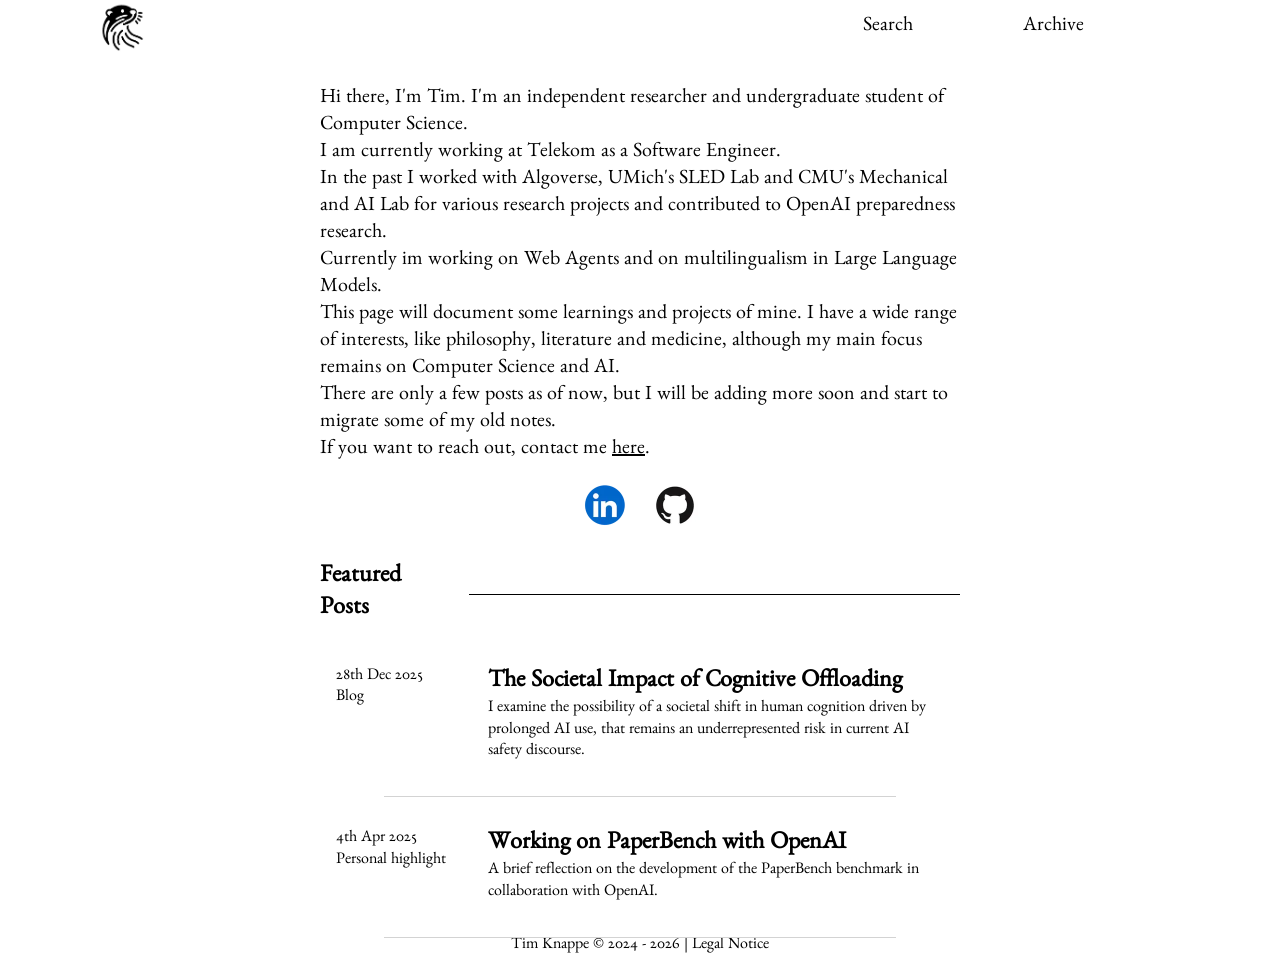
==== index.html @ 89e90603 "Updates" ====
<!DOCTYPE html><html lang="en"> <head><link rel="canonical" href="https://timknappe.dev/"><meta charset="UTF-8"><meta name="viewport" content="width=device-width"><link rel="icon" type="image/png" href="/logo-round.png"><meta name="generator" content="Astro v5.16.0"><title>Tim's Page</title> <meta name="description" content="A little page to share learnings, blogs and other small bits of my work."> <script type="application/ld+json">
{
  "@context": "https://schema.org",
  "@type": "Person",
  "@id": "https://timknappe.dev/#me",
  "image": "https://timknappe.dev/tim_knappe.JPEG",
  "name": "Tim Knappe",
  "additionalName": "David",
  "givenName": "Tim",
  "familyName": "Knappe",
  "jobTitle": "Software Engineer",
  "url": "https://timknappe.dev/",
  "email": "cs.timknappe@gmail.com",
  "description": "Independent AI researcher and undergraduate Computer Science student. Works on NLP, machine learning, and web agent research.",
  "worksFor": {
    "@type": "Organization",
    "name": "Telekom",
    "url": "https://www.telekom.com"
  },
  "sameAs": [
    "https://www.wikidata.org/wiki/Q136709373",
    "https://www.linkedin.com/in/tim-knappe",
    "https://github.com/timknappe",
    "https://scholar.google.com/citations?user=P3e_mu4AAAAJ",
    "https://orcid.org/0009-0006-1321-3824"
  ],
  "mentions": [
    {
      "@type": "ScholarlyArticle",
      "url": "https://cdn.openai.com/papers/22265bac-3191-44e5-b057-7aaacd8e90cd/paperbench.pdf"
    },
    {
      "@type": "CreativeWork",
      "url": "https://algoverseairesearch.org/news/openAI"
    }
  ],
  "alumniOf": [
    {
      "@type": "EducationalOrganization",
      "name": "Heinz-Nixdorf-Berufskolleg",
      "url": "https://hnbk.de/"
    }
  ],
  "affiliation": [
    {
      "@type": "Role",
      "roleName": "External Research Collaborator",
      "memberOf": {
        "@type": "Organization",
        "name": "University of Michigan SLED Lab",
        "url": "https://sledlab.org"
      }
    },
    {
      "@type": "Role",
      "roleName": "Research Collaborator",
      "memberOf": {
        "@type": "Organization",
        "name": "Carnegie Mellon University Mechanical & AI Lab",
        "url": "https://sites.google.com/view/barati/home"
      }
    },
    {
      "@type": "Role",
      "roleName": "Preparedness Research Collaborator",
      "memberOf": {
        "@type": "Organization",
        "name": "OpenAI",
        "url": "https://openai.com"
      }
    }
  ],
  "knowsLanguage": ["English", "German"],
  "knowsAbout": [
    "Natural Language Processing",
    "Machine Learning",
    "Reinforcement Learning",
    "Web Agents",
    "Artificial Intelligence",
    "Computer Science",
    "Software Engineering"
  ]
}
  </script> <style>.Navbar{display:flex;justify-content:space-evenly;align-items:center;height:6vh;max-height:61px;width:100%}#logo{height:100%;width:auto}.links{padding-left:.5rem;padding-right:.5rem;display:flex;justify-content:space-evenly;align-items:center;width:33%;gap:1rem}#logoWrapper{height:100%;width:33%;display:flex;justify-content:flex-start}.linkElem{text-decoration:none;color:#000;font-size:20px;background-color:transparent;cursor:pointer}.TextLogo{color:#000;text-decoration:none;height:100%;overflow-y:hidden}.placeholder-span{width:33%}.TextLogo img{height:100%;width:auto}.fontSelector{cursor:pointer;-webkit-user-drag:none;user-select:none}@media(max-width:768px){.Navbar{padding:0 .5rem;min-height:60px}.links{gap:.5rem}.linkElem{font-size:18px}}@media(max-width:1000px){.Navbar{padding:.5rem;gap:.5rem}.placeholder-span{width:10px}#logoWrapper{justify-content:center;width:100%}.links{justify-content:space-evenly;width:80%;gap:1rem}.linkElem{font-size:16px}}.search-container{position:fixed;top:30%;left:50%;transform:translate(-50%);width:30vw;height:35vh;display:inline-flex;flex-direction:column;z-index:1000;margin:0;box-sizing:border-box;background-color:#fff;box-shadow:0 4px 8px #0000001a;border-radius:16px;border:1px solid #ccc;padding:1rem}.search-input{width:100%;height:15%}.search-input-field{width:95%;height:100%;outline:0}.search-description{text-decoration:none}.search-close-button{background-color:#fff;width:5%;height:100%;border:1px solid #ccc;cursor:pointer;border-radius:5px}.linkElem{overflow-y:hidden}.search-input-field:focus{outline:0}.search-results{height:85%;display:flex;flex-direction:column;justify-content:space-around}.search-result-item{text-decoration:none;padding:.1rem}.search-result-item:focus{outline:0;border-right:solid 2px black}.search-result-item:hover .search-title{text-decoration:underline}.search-result-item:hover{background-color:#fcfcfc}.search-overlay{position:fixed;inset:0;width:100%;height:100%;background-color:#0000001a;z-index:999;display:flex;justify-content:center;align-items:center}@font-face{font-family:Benne;src:url(/assets/Benne-Regular.BWo7ljG_.ttf) format("truetype");font-weight:400;font-style:normal;font-display:swap}:root{--font-var: "Benne", serif;--line-height-tight: 1.35}.changedFont{--font-var: "Segoe UI", sans-serif}*,*:before,*:after{border:0;margin:0;padding:0;box-sizing:border-box}body,button,input,select,textarea{overflow-x:hidden;font-family:var(--font-var, "Times New Roman", Times, serif);font-weight:500;font-style:normal;line-height:var(--line-height-tight);-webkit-font-smoothing:antialiased;text-rendering:optimizeLegibility}input::placeholder,textarea::placeholder{font-family:var(--font-var, "Times New Roman", Times, serif);line-height:var(--line-height-tight);font-weight:500;font-style:normal;-webkit-font-smoothing:antialiased;text-rendering:optimizeLegibility}p,h1,h2,h3,h4,h5,h6,a,li{line-height:var(--line-height-tight)}a{color:#000}.tooltip{position:relative;display:inline-block;border-bottom:1px dotted black}.tooltip .tooltiptext{visibility:hidden;width:120px;background-color:#000;color:#fff;text-align:center;border-radius:6px;padding:5px 0;position:absolute;z-index:1;top:100%;left:50%;margin-left:-60px}.tooltip:hover .tooltiptext{visibility:visible}@media(max-width:768px){.tooltip .tooltiptext{width:100px;margin-left:-50px;font-size:.8rem}}.content{min-height:90vh;max-width:100vw;display:flex;flex-direction:column;align-items:center}.footer{overflow:hidden;height:2vh;display:flex;justify-content:center;align-items:center;user-select:none;-webkit-user-drag:none}@media(max-width:768px){.content{padding:0 .5rem}.footer{min-height:40px}}@media(max-width:480px){.content{padding:0 .25rem}.footer{min-height:50px}}
.Home{display:flex;flex-direction:column;justify-content:center;align-items:center;width:100%}#infoWrapper{display:flex;width:50vw;height:fit-content;padding-top:2rem}#me{display:flex;flex-direction:column;justify-content:space-between;text-wrap:wrap;width:100%}#me p{font-size:1.25em}.linkBtn{width:50px;height:50px;cursor:pointer;overflow:hidden;user-select:none;-webkit-user-drag:none}#featured{width:50vw;height:auto;display:flex;flex-direction:column;align-items:center;justify-content:center;gap:1.5rem;margin-top:2rem}#featuredPosts{display:flex;flex-direction:column;align-items:center;width:100%;gap:1rem}.featuredElem{display:flex;padding:1em;min-height:10vh;text-decoration:none;width:100%;cursor:pointer}.featuredElem:hover .featuredTitle{text-decoration:underline}.featuredInfo{width:25%}.featuredContentBody{width:75%}@media(max-width:768px){#infoWrapper{width:80vw}#featured{width:85vw;align-items:flex-start}}@media(max-width:600px){#featured{width:95vw;align-items:flex-start;justify-content:flex-start}.featuredElem{flex-direction:column;gap:.5rem}.featuredInfo,.featuredContentBody{width:100%}}@media(max-width:480px){#infoWrapper{width:95vw;padding-top:1rem}#me p{font-size:16px}}
</style></head> <body> <div class="App"> <div class="Navbar" role="navigation"> <a href="/" class="TextLogo"> <img src="/assets/logo.gRqdfO3K_11FYMw.webp" alt="logo" loading="lazy" decoding="async" fetchpriority="auto" width="460" height="460"> </a> <span class="placeholder-span"></span> <div class="links"> <style>astro-island,astro-slot,astro-static-slot{display:contents}</style><script>(()=>{var e=async t=>{await(await t())()};(self.Astro||(self.Astro={})).load=e;window.dispatchEvent(new Event("astro:load"));})();</script><script>(()=>{var A=Object.defineProperty;var g=(i,o,a)=>o in i?A(i,o,{enumerable:!0,configurable:!0,writable:!0,value:a}):i[o]=a;var d=(i,o,a)=>g(i,typeof o!="symbol"?o+"":o,a);{let i={0:t=>m(t),1:t=>a(t),2:t=>new RegExp(t),3:t=>new Date(t),4:t=>new Map(a(t)),5:t=>new Set(a(t)),6:t=>BigInt(t),7:t=>new URL(t),8:t=>new Uint8Array(t),9:t=>new Uint16Array(t),10:t=>new Uint32Array(t),11:t=>1/0*t},o=t=>{let[l,e]=t;return l in i?i[l](e):void 0},a=t=>t.map(o),m=t=>typeof t!="object"||t===null?t:Object.fromEntries(Object.entries(t).map(([l,e])=>[l,o(e)]));class y extends HTMLElement{constructor(){super(...arguments);d(this,"Component");d(this,"hydrator");d(this,"hydrate",async()=>{var b;if(!this.hydrator||!this.isConnected)return;let e=(b=this.parentElement)==null?void 0:b.closest("astro-island[ssr]");if(e){e.addEventListener("astro:hydrate",this.hydrate,{once:!0});return}let c=this.querySelectorAll("astro-slot"),n={},h=this.querySelectorAll("template[data-astro-template]");for(let r of h){let s=r.closest(this.tagName);s!=null&&s.isSameNode(this)&&(n[r.getAttribute("data-astro-template")||"default"]=r.innerHTML,r.remove())}for(let r of c){let s=r.closest(this.tagName);s!=null&&s.isSameNode(this)&&(n[r.getAttribute("name")||"default"]=r.innerHTML)}let p;try{p=this.hasAttribute("props")?m(JSON.parse(this.getAttribute("props"))):{}}catch(r){let s=this.getAttribute("component-url")||"<unknown>",v=this.getAttribute("component-export");throw v&&(s+=` (export ${v})`),console.error(`[hydrate] Error parsing props for component ${s}`,this.getAttribute("props"),r),r}let u;await this.hydrator(this)(this.Component,p,n,{client:this.getAttribute("client")}),this.removeAttribute("ssr"),this.dispatchEvent(new CustomEvent("astro:hydrate"))});d(this,"unmount",()=>{this.isConnected||this.dispatchEvent(new CustomEvent("astro:unmount"))})}disconnectedCallback(){document.removeEventListener("astro:after-swap",this.unmount),document.addEventListener("astro:after-swap",this.unmount,{once:!0})}connectedCallback(){if(!this.hasAttribute("await-children")||document.readyState==="interactive"||document.readyState==="complete")this.childrenConnectedCallback();else{let e=()=>{document.removeEventListener("DOMContentLoaded",e),c.disconnect(),this.childrenConnectedCallback()},c=new MutationObserver(()=>{var n;((n=this.lastChild)==null?void 0:n.nodeType)===Node.COMMENT_NODE&&this.lastChild.nodeValue==="astro:end"&&(this.lastChild.remove(),e())});c.observe(this,{childList:!0}),document.addEventListener("DOMContentLoaded",e)}}async childrenConnectedCallback(){let e=this.getAttribute("before-hydration-url");e&&await import(e),this.start()}async start(){let e=JSON.parse(this.getAttribute("opts")),c=this.getAttribute("client");if(Astro[c]===void 0){window.addEventListener(`astro:${c}`,()=>this.start(),{once:!0});return}try{await Astro[c](async()=>{let n=this.getAttribute("renderer-url"),[h,{default:p}]=await Promise.all([import(this.getAttribute("component-url")),n?import(n):()=>()=>{}]),u=this.getAttribute("component-export")||"default";if(!u.includes("."))this.Component=h[u];else{this.Component=h;for(let f of u.split("."))this.Component=this.Component[f]}return this.hydrator=p,this.hydrate},e,this)}catch(n){console.error(`[astro-island] Error hydrating ${this.getAttribute("component-url")}`,n)}}attributeChangedCallback(){this.hydrate()}}d(y,"observedAttributes",["props"]),customElements.get("astro-island")||customElements.define("astro-island",y)}})();</script><astro-island uid="Zc1CYQ" prefix="r1" component-url="/assets/search.D8HCu6zZ.js" component-export="Search" renderer-url="/assets/client.BLUn-lwI.js" props="{&quot;entries&quot;:[1,[[0,{&quot;id&quot;:[0,&quot;openai-paperbench.md&quot;],&quot;data&quot;:[0,{&quot;title&quot;:[0,&quot;Working on PaperBench with OpenAI&quot;],&quot;date&quot;:[3,&quot;2025-04-04T00:00:00.000Z&quot;],&quot;type&quot;:[0,&quot;personal highlight&quot;],&quot;description&quot;:[0,&quot;A brief reflection on the development of the PaperBench benchmark in collaboration with OpenAI.&quot;],&quot;tags&quot;:[1,[[0,&quot;paperbench&quot;],[0,&quot;openai&quot;],[0,&quot;AI-for-science&quot;]]],&quot;relatedLinks&quot;:[1,[[0,{&quot;name&quot;:[0,&quot;OpenAI Publication&quot;],&quot;link&quot;:[0,&quot;https://openai.com/index/paperbench/&quot;]}],[0,{&quot;name&quot;:[0,&quot;Algoverse News Publication&quot;],&quot;link&quot;:[0,&quot;https://algoverseairesearch.org/news/openAI&quot;]}]]]}],&quot;body&quot;:[0,&quot;PaperBench is a benchmark that evaluates whether AI agents can replicate state-of-the-art AI research from scratch. Agents are tasked with reproducing papers, which requires understanding each paper’s contributions, building the codebase, and correctly executing the experiments.\r\n\r\nI had the opportunity to contribute to the construction of PaperBench and to work alongside OpenAI during its development.\r\n\r\nThank you to everyone involved for the kind collaboration.\r\n\r\n_Tim_&quot;],&quot;filePath&quot;:[0,&quot;src/content/posts/openai-paperbench.md&quot;],&quot;digest&quot;:[0,&quot;df7b34ded265aa49&quot;],&quot;rendered&quot;:[0,{&quot;html&quot;:[0,&quot;&lt;p&gt;PaperBench is a benchmark that evaluates whether AI agents can replicate state-of-the-art AI research from scratch. Agents are tasked with reproducing papers, which requires understanding each paper’s contributions, building the codebase, and correctly executing the experiments.&lt;/p&gt;\n&lt;p&gt;I had the opportunity to contribute to the construction of PaperBench and to work alongside OpenAI during its development.&lt;/p&gt;\n&lt;p&gt;Thank you to everyone involved for the kind collaboration.&lt;/p&gt;\n&lt;p&gt;&lt;em&gt;Tim&lt;/em&gt;&lt;/p&gt;&quot;],&quot;metadata&quot;:[0,{&quot;headings&quot;:[1,[]],&quot;localImagePaths&quot;:[1,[]],&quot;remoteImagePaths&quot;:[1,[]],&quot;frontmatter&quot;:[0,{&quot;title&quot;:[0,&quot;Working on PaperBench with OpenAI&quot;],&quot;description&quot;:[0,&quot;A brief reflection on the development of the PaperBench benchmark in collaboration with OpenAI.&quot;],&quot;type&quot;:[0,&quot;personal highlight&quot;],&quot;tags&quot;:[1,[[0,&quot;paperbench&quot;],[0,&quot;openai&quot;],[0,&quot;AI-for-science&quot;]]],&quot;relatedLinks&quot;:[1,[[0,{&quot;name&quot;:[0,&quot;OpenAI Publication&quot;],&quot;link&quot;:[0,&quot;https://openai.com/index/paperbench/&quot;]}],[0,{&quot;name&quot;:[0,&quot;Algoverse News Publication&quot;],&quot;link&quot;:[0,&quot;https://algoverseairesearch.org/news/openAI&quot;]}]]],&quot;date&quot;:[3,&quot;2025-04-04T00:00:00.000Z&quot;]}],&quot;imagePaths&quot;:[1,[]]}]}],&quot;collection&quot;:[0,&quot;posts&quot;],&quot;slug&quot;:[0,&quot;openai-paperbench&quot;],&quot;render&quot;:[0,null]}],[0,{&quot;id&quot;:[0,&quot;societal-impact-cognitive-offloading.md&quot;],&quot;data&quot;:[0,{&quot;title&quot;:[0,&quot;The Societal Impact of Cognitive Offloading&quot;],&quot;date&quot;:[3,&quot;2025-12-28T00:00:00.000Z&quot;],&quot;type&quot;:[0,&quot;blog&quot;],&quot;description&quot;:[0,&quot;I examine the possibility of a societal shift in human cognition driven by prolonged AI use, that remains an underrepresented risk in current AI safety discourse.&quot;],&quot;tags&quot;:[1,[[0,&quot;psychology&quot;],[0,&quot;societal-shift&quot;],[0,&quot;cognitive-debt&quot;],[0,&quot;sycophancy&quot;],[0,&quot;deprompt&quot;]]],&quot;relatedLinks&quot;:[1,[[0,{&quot;name&quot;:[0,&quot;GitHub Repository&quot;],&quot;link&quot;:[0,&quot;https://github.com/timknappe/deprompt&quot;]}]]]}],&quot;body&quot;:[0,&quot;With the introduction of new technologies, cultural and societal shifts are unforeseeable [@Collingridge1980SocialControl]. This unpredictability has already manifested across many domains in AI safety, noticeable due to incidents regarding AI risk, where initial guardrails were placed loosely and caused harm to society.\r\n\r\nVoices inside the industry, including projects such as [AI 2027](https://ai-2027.com/) and researchers like Geoffrey Hinton and Leopold Aschenbrenner, are already warning about the risk that is emerging from the deployment of AI with tools and within a continuously growing, capable, and only partly (by many defined as insufficiently) monitorable environment [@korbak2025chainthoughtmonitorabilitynew].\r\n\r\nAmong these risks, one that remains comparatively overlooked, due to its threat being mainly in adoption rather than emerging from intelligence as a whole, is AI’s impact on human cognition.\r\n\r\n## Cognitive debt as a societal problem\r\n\r\nIn the pursuit of choosing the path of least resistance, we have degenerated many abilities that were once crucial for our lives. This degradation often occurs silently, as technological advancements normalize skill substitution rather than preservation.\r\n\r\nMechanisms like these, and overreliance on certain technologies, lead us to incur cognitive debt. For the longest time, we didn’t consider or simply didn’t mind the lingering side effects of automation, as it had little to no impact on our daily lives due to the constant availability of its replacements [@ICAO_1992_OperationalImplicationsAutomation].\r\n\r\nAlthough this shift is acceptable in many cases, warning signs are starting to appear that the disruption caused by AI will be a bigger and fundamentally different one, impacting our critical thinking, which is considerably less negligible. With handing off complex work becoming easy and convenient, the danger is that we slowly erode parts of our ability to critically evaluate and understand.\r\n\r\n_Experience with other emerging technologies has shown that, due to “cultural lag,” society is typically faster to incorporate a new technology than to adapt toward its responsible and proper use. There is little doubt that we will witness similar patterns with the adoption of AI._ [@Ogburn1922SocialChange]\r\n\r\n### Mechanisms of Cognitive Debt\r\n\r\nThe processes of neural plasticity are complex; however, the notion of treating the brain like a muscle that can atrophy when given little stimulation seems to be a good intuition for responsible AI use.\r\n\r\nKeeping your mind active and challenging yourself improves crystallized intelligence and cognitive reserve, which have been shown to be helpful in delaying symptoms of early dementia through compensation by other neurons. Logically extrapolating this principle leads to the conclusion that handing off more and more tasks to AI reduces cognitive effort, thereby inducing weaker long-term retention and mental deconditioning in cases of severe overuse.\r\n\r\nAs expected, current research shows that cognitive engagement is lowered when tasks are largely offloaded to LLMs or AI tools [@kosmyna2025brainchatgptaccumulationcognitive]. I consider myself an avid user of AI, so reading into the literature was little surprising given the noticeable effects of regression among fellow software engineers when overusing AI over a prolonged period of time.\r\n\r\n### Avoiding cognitive debt\r\n\r\nThe integration of AI into more and more systems will grow increasingly ubiquitous, making hand-offs easier and easier. With hopes of increased productivity, I still sometimes find myself and many of my peers handing off work to LLMs in an almost fluent and natural fashion. Given that, the growing consensus is obvious, use AI less and engage with tasks on your own. A solution that is simple, but tempting to circumvent given our natural urge for convenience.\r\n\r\nTo counteract this behavior, I will introduce a few changes to my workflow that personally work well for me. When working on coding tasks, I will mostly use AI autocomplete, as it speeds up the coding process while leaving major design decisions and coding practices entirely to me.\r\n\r\nCreative writing and content creation are artful forms of creation that, at least in my opinion, derive their value from human intent. As a result, I aim to keep AI involvement in the creative process to an absolute minimum.\r\n\r\nTo keep my everyday AI usage intentional, I have built [Deprompt](https://github.com/timknappe/deprompt), a small, free, and open-source browser extension that keeps me mindful of my AI usage.\r\n\r\n## AI-Reinforced Brain Patterns\r\n\r\nWith the introduction of social media, a measurable societal shift has emerged that is largely attributed to the cognitive reinforcement of one’s own opinions [@eli2011filter]. Algorithms seem to self-validate users as a side effect of maximizing attention, unintentionally creating bubbles and echo chambers that are now profoundly impacting opinion-building and shaping public discourse. Societally, we are mostly aware of these factors, however, the silent impacts of extremization and polarization continue to persist [@CASTANOPULGARIN2021101608; @Lukin2017Argument].\r\n\r\nSocial media sets a good example of how risks that are apparent can still linger when a majority actively ignores their side effects.\r\n\r\nAI associated risks scale faster than their underlying safety mechanisms, largely due to the novelty of the field and the rapid advancements being made. This is especially the case because the mechanisms inducing these threats are not yet fully understood. While research capacity is growing toward a better comprehension of the cognitive impact of AI usage, we will likely continue to see a disconnect between developers and alignment researchers or, in this context cognitive psychologists.\r\n\r\n### Impact of LLMs on Human Ideology\r\n\r\nAside from the widely discussed risks of grounding facts based on large language models, third-party control, bias, and unknown sources, risk also emerges from the pure modality of human-like interaction itself.\r\n\r\nWith the anthropomorphization of AI comes a natural feeling of being understood and agreed with, which reinforces one’s own opinions as if one were talking to another human. This is perceived as interpersonal affirmation and introduces a significant risk, whereby people may come to value the output and thoughts of an AI on par with those of actual humans.\r\n\r\nAs part of its deployment for human-like interaction, reinforcement learning on human feedback is crucial to tune models toward digestible and value-aligned content. This, however, does not account for unwanted side effects that make such systems more agreeable and therefore more likely to agree on counterintuitive or plainly wrong assumptions and facts. This behavior creates a value gap, both between users who want a factual, truthful, and “honest” model, and the silent risk of self-validation, which can become dangerous.\r\n\r\nAgreeableness and validation are dangerous traits, particularly when paired with a tool that many misjudge as objective. When users feel increasingly validated by a third party, the resulting dynamic bears the risk of justifying radical positions or encouraging impulsive actions.\r\n\r\nA similar risk emerges when AI is used for emotional validation or therapeutic applications. AI judgments are subjective and are quick to [self-diagnose or suggest actions that could be considered medical malpractice](https://www.independent.co.uk/tech/chatgpt-ai-therapy-chatbot-psychosis-mental-health-b2797487.html).\r\n\r\n### Consequences and Actionability\r\n\r\nEinstein said, _“Whoever is careless with the truth in small matters cannot be trusted in important affairs.”_ This quote transfers well to artificial intelligence, whose tendency toward epistemic unreliability undermines trust and therefore requires cautious use.\r\n\r\nFurthermore, relying on AI for neutrality is impossible, so it is important to make this distinction clear, AI systems will always be biased toward the user’s perspective and should not be used solely to validate one’s feelings or thoughts. On the contrary, as these discussions unfold, conversation and dialogue between humans will become more valuable than ever.\r\n\r\n## Stopping it before it gets worse\r\n\r\nReading this, it might appear like my stance toward AI is quite antagonistic. However, the opposite is the case. Given the unique opportunities, I think LLMs and future AI systems can be quite valuable and great tools for many, as long as we keep our outlook on AI specifically aligned with guiding principles such as effective altruism.\r\n\r\nIn controlled environments, Anthropic researchers have discovered signs of deception [@lynch2025agentic; @greenblatt2024alignmentfakinglargelanguage] it’s these threats that pose not only material risks, as bad actors could also influence humans psychologically.\r\n\r\nThis calls for growing, yet still underexplored, risk assessments that quantify cognitive impact. More broadly, we will have to make sure to keep monitoring threats at a societal level that are caused by harmful usage, not only those introduced by emerging intelligence.\r\n\r\n### How to protect oneself\r\n\r\nI am convinced that each individual should follow core principles to balance productivity and life-long learning.\r\n\r\nThe discipline of limiting exposure and going against the natural urge of comfortability will remain an important feat.\r\n\r\nIt requires us to not be ignorant of limitations, AI, in its current state, remains a tool for our use, so it is important to centralize that fact as a cornerstone for our decision-making when using AI in symbiosis with human actors.\r\n\r\nAs a general principle, questioning one’s own rhetoric as well as that produced by LLMs will be more important than ever. With the gratification that comes from agreeable AI, a new risk emerges that we will need to contain and protect ourselves from.\r\n\r\n### Alignment direction\r\n\r\nWe are currently still in the early stages of the capabilities AI will attain. Right now, we hold the control and can steer alignment, which will shape long-term decisions about how we use AI and how the future of AI development will evolve. Given the current pace, AI is weaker than it will ever be again, and we will have to decide how much mental bandwidth we are willing to hand off, how we want to control alignment, and how we will allow AI to shape our society.\r\n\r\n## Appendix\r\n\r\n### Deprompt\r\n\r\nSince the core features of [Deprompt](https://github.com/timknappe/deprompt) are now in place, I will focus on maintenance and incremental improvements, especially as I have other projects to work on. If you have a feature request, idea, or improvement, feel free to open a PR.\r\n\r\n### Related Resources\r\n\r\nAs always, I’ll try to formulate my own thoughts before reading any of the related works, in order to gather my thoughts on the topic freely and unbiased. In my search, I found some great resources that I wanted to share and recommend, as they focus on other subareas of AI risk:\r\n\r\n- [AI 2027](https://ai-2027.com/)\r\n- [Situational Awareness by Leopold Aschenbrenner](https://situational-awareness.ai/)\r\n- [Talk of Geoffrey Hinton on the dangers of AI](https://www.youtube.com/watch?v=giT0ytynSqg)\r\n- [Senate Hearing Regarding AI Risks](https://forum.effectivealtruism.org/posts/67zFQT4GeJdgvdFuk/partial-transcript-of-recent-senate-hearing-discussing-ai-x)\r\n- [Alok Kanojia on Risk of AI for the human psyche](https://www.youtube.com/watch?v=MW6FMgOzklw)\r\n\r\n## References&quot;],&quot;filePath&quot;:[0,&quot;src/content/posts/societal-impact-cognitive-offloading.md&quot;],&quot;digest&quot;:[0,&quot;12327241633bdc13&quot;],&quot;rendered&quot;:[0,{&quot;html&quot;:[0,&quot;&lt;p&gt;With the introduction of new technologies, cultural and societal shifts are unforeseeable &lt;span class=\&quot;\&quot; id=\&quot;citation--collingridge1980socialcontrol--1\&quot;&gt;(Collingridge, 1980)&lt;/span&gt;. This unpredictability has already manifested across many domains in AI safety, noticeable due to incidents regarding AI risk, where initial guardrails were placed loosely and caused harm to society.&lt;/p&gt;\n&lt;p&gt;Voices inside the industry, including projects such as &lt;a href=\&quot;https://ai-2027.com/\&quot;&gt;AI 2027&lt;/a&gt; and researchers like Geoffrey Hinton and Leopold Aschenbrenner, are already warning about the risk that is emerging from the deployment of AI with tools and within a continuously growing, capable, and only partly (by many defined as insufficiently) monitorable environment &lt;span class=\&quot;\&quot; id=\&quot;citation--korbak2025chainthoughtmonitorabilitynew--2\&quot;&gt;(Korbak et al., 2025)&lt;/span&gt;.&lt;/p&gt;\n&lt;p&gt;Among these risks, one that remains comparatively overlooked, due to its threat being mainly in adoption rather than emerging from intelligence as a whole, is AI’s impact on human cognition.&lt;/p&gt;\n&lt;h2 id=\&quot;cognitive-debt-as-a-societal-problem\&quot;&gt;Cognitive debt as a societal problem&lt;/h2&gt;\n&lt;p&gt;In the pursuit of choosing the path of least resistance, we have degenerated many abilities that were once crucial for our lives. This degradation often occurs silently, as technological advancements normalize skill substitution rather than preservation.&lt;/p&gt;\n&lt;p&gt;Mechanisms like these, and overreliance on certain technologies, lead us to incur cognitive debt. For the longest time, we didn’t consider or simply didn’t mind the lingering side effects of automation, as it had little to no impact on our daily lives due to the constant availability of its replacements &lt;span class=\&quot;\&quot; id=\&quot;citation--icao_1992_operationalimplicationsautomation--3\&quot;&gt;(International Civil Aviation Organization, 1992)&lt;/span&gt;.&lt;/p&gt;\n&lt;p&gt;Although this shift is acceptable in many cases, warning signs are starting to appear that the disruption caused by AI will be a bigger and fundamentally different one, impacting our critical thinking, which is considerably less negligible. With handing off complex work becoming easy and convenient, the danger is that we slowly erode parts of our ability to critically evaluate and understand.&lt;/p&gt;\n&lt;p&gt;&lt;em&gt;Experience with other emerging technologies has shown that, due to “cultural lag,” society is typically faster to incorporate a new technology than to adapt toward its responsible and proper use. There is little doubt that we will witness similar patterns with the adoption of AI.&lt;/em&gt; &lt;span class=\&quot;\&quot; id=\&quot;citation--ogburn1922socialchange--4\&quot;&gt;(Ogburn, 1922)&lt;/span&gt;&lt;/p&gt;\n&lt;h3 id=\&quot;mechanisms-of-cognitive-debt\&quot;&gt;Mechanisms of Cognitive Debt&lt;/h3&gt;\n&lt;p&gt;The processes of neural plasticity are complex; however, the notion of treating the brain like a muscle that can atrophy when given little stimulation seems to be a good intuition for responsible AI use.&lt;/p&gt;\n&lt;p&gt;Keeping your mind active and challenging yourself improves crystallized intelligence and cognitive reserve, which have been shown to be helpful in delaying symptoms of early dementia through compensation by other neurons. Logically extrapolating this principle leads to the conclusion that handing off more and more tasks to AI reduces cognitive effort, thereby inducing weaker long-term retention and mental deconditioning in cases of severe overuse.&lt;/p&gt;\n&lt;p&gt;As expected, current research shows that cognitive engagement is lowered when tasks are largely offloaded to LLMs or AI tools &lt;span class=\&quot;\&quot; id=\&quot;citation--kosmyna2025brainchatgptaccumulationcognitive--5\&quot;&gt;(Kosmyna et al., 2025)&lt;/span&gt;. I consider myself an avid user of AI, so reading into the literature was little surprising given the noticeable effects of regression among fellow software engineers when overusing AI over a prolonged period of time.&lt;/p&gt;\n&lt;h3 id=\&quot;avoiding-cognitive-debt\&quot;&gt;Avoiding cognitive debt&lt;/h3&gt;\n&lt;p&gt;The integration of AI into more and more systems will grow increasingly ubiquitous, making hand-offs easier and easier. With hopes of increased productivity, I still sometimes find myself and many of my peers handing off work to LLMs in an almost fluent and natural fashion. Given that, the growing consensus is obvious, use AI less and engage with tasks on your own. A solution that is simple, but tempting to circumvent given our natural urge for convenience.&lt;/p&gt;\n&lt;p&gt;To counteract this behavior, I will introduce a few changes to my workflow that personally work well for me. When working on coding tasks, I will mostly use AI autocomplete, as it speeds up the coding process while leaving major design decisions and coding practices entirely to me.&lt;/p&gt;\n&lt;p&gt;Creative writing and content creation are artful forms of creation that, at least in my opinion, derive their value from human intent. As a result, I aim to keep AI involvement in the creative process to an absolute minimum.&lt;/p&gt;\n&lt;p&gt;To keep my everyday AI usage intentional, I have built &lt;a href=\&quot;https://github.com/timknappe/deprompt\&quot;&gt;Deprompt&lt;/a&gt;, a small, free, and open-source browser extension that keeps me mindful of my AI usage.&lt;/p&gt;\n&lt;h2 id=\&quot;ai-reinforced-brain-patterns\&quot;&gt;AI-Reinforced Brain Patterns&lt;/h2&gt;\n&lt;p&gt;With the introduction of social media, a measurable societal shift has emerged that is largely attributed to the cognitive reinforcement of one’s own opinions &lt;span class=\&quot;\&quot; id=\&quot;citation--eli2011filter--6\&quot;&gt;(Pariser, 2011)&lt;/span&gt;. Algorithms seem to self-validate users as a side effect of maximizing attention, unintentionally creating bubbles and echo chambers that are now profoundly impacting opinion-building and shaping public discourse. Societally, we are mostly aware of these factors, however, the silent impacts of extremization and polarization continue to persist &lt;span class=\&quot;\&quot; id=\&quot;citation--castanopulgarin2021101608--lukin2017argument--7\&quot;&gt;(Castaño-Pulgarín et al., 2021; Lukin et al., 2017)&lt;/span&gt;.&lt;/p&gt;\n&lt;p&gt;Social media sets a good example of how risks that are apparent can still linger when a majority actively ignores their side effects.&lt;/p&gt;\n&lt;p&gt;AI associated risks scale faster than their underlying safety mechanisms, largely due to the novelty of the field and the rapid advancements being made. This is especially the case because the mechanisms inducing these threats are not yet fully understood. While research capacity is growing toward a better comprehension of the cognitive impact of AI usage, we will likely continue to see a disconnect between developers and alignment researchers or, in this context cognitive psychologists.&lt;/p&gt;\n&lt;h3 id=\&quot;impact-of-llms-on-human-ideology\&quot;&gt;Impact of LLMs on Human Ideology&lt;/h3&gt;\n&lt;p&gt;Aside from the widely discussed risks of grounding facts based on large language models, third-party control, bias, and unknown sources, risk also emerges from the pure modality of human-like interaction itself.&lt;/p&gt;\n&lt;p&gt;With the anthropomorphization of AI comes a natural feeling of being understood and agreed with, which reinforces one’s own opinions as if one were talking to another human. This is perceived as interpersonal affirmation and introduces a significant risk, whereby people may come to value the output and thoughts of an AI on par with those of actual humans.&lt;/p&gt;\n&lt;p&gt;As part of its deployment for human-like interaction, reinforcement learning on human feedback is crucial to tune models toward digestible and value-aligned content. This, however, does not account for unwanted side effects that make such systems more agreeable and therefore more likely to agree on counterintuitive or plainly wrong assumptions and facts. This behavior creates a value gap, both between users who want a factual, truthful, and “honest” model, and the silent risk of self-validation, which can become dangerous.&lt;/p&gt;\n&lt;p&gt;Agreeableness and validation are dangerous traits, particularly when paired with a tool that many misjudge as objective. When users feel increasingly validated by a third party, the resulting dynamic bears the risk of justifying radical positions or encouraging impulsive actions.&lt;/p&gt;\n&lt;p&gt;A similar risk emerges when AI is used for emotional validation or therapeutic applications. AI judgments are subjective and are quick to &lt;a href=\&quot;https://www.independent.co.uk/tech/chatgpt-ai-therapy-chatbot-psychosis-mental-health-b2797487.html\&quot;&gt;self-diagnose or suggest actions that could be considered medical malpractice&lt;/a&gt;.&lt;/p&gt;\n&lt;h3 id=\&quot;consequences-and-actionability\&quot;&gt;Consequences and Actionability&lt;/h3&gt;\n&lt;p&gt;Einstein said, &lt;em&gt;“Whoever is careless with the truth in small matters cannot be trusted in important affairs.”&lt;/em&gt; This quote transfers well to artificial intelligence, whose tendency toward epistemic unreliability undermines trust and therefore requires cautious use.&lt;/p&gt;\n&lt;p&gt;Furthermore, relying on AI for neutrality is impossible, so it is important to make this distinction clear, AI systems will always be biased toward the user’s perspective and should not be used solely to validate one’s feelings or thoughts. On the contrary, as these discussions unfold, conversation and dialogue between humans will become more valuable than ever.&lt;/p&gt;\n&lt;h2 id=\&quot;stopping-it-before-it-gets-worse\&quot;&gt;Stopping it before it gets worse&lt;/h2&gt;\n&lt;p&gt;Reading this, it might appear like my stance toward AI is quite antagonistic. However, the opposite is the case. Given the unique opportunities, I think LLMs and future AI systems can be quite valuable and great tools for many, as long as we keep our outlook on AI specifically aligned with guiding principles such as effective altruism.&lt;/p&gt;\n&lt;p&gt;In controlled environments, Anthropic researchers have discovered signs of deception &lt;span class=\&quot;\&quot; id=\&quot;citation--lynch2025agentic--greenblatt2024alignmentfakinglargelanguage--8\&quot;&gt;(Greenblatt et al., 2024; Lynch et al., 2025)&lt;/span&gt; it’s these threats that pose not only material risks, as bad actors could also influence humans psychologically.&lt;/p&gt;\n&lt;p&gt;This calls for growing, yet still underexplored, risk assessments that quantify cognitive impact. More broadly, we will have to make sure to keep monitoring threats at a societal level that are caused by harmful usage, not only those introduced by emerging intelligence.&lt;/p&gt;\n&lt;h3 id=\&quot;how-to-protect-oneself\&quot;&gt;How to protect oneself&lt;/h3&gt;\n&lt;p&gt;I am convinced that each individual should follow core principles to balance productivity and life-long learning.&lt;/p&gt;\n&lt;p&gt;The discipline of limiting exposure and going against the natural urge of comfortability will remain an important feat.&lt;/p&gt;\n&lt;p&gt;It requires us to not be ignorant of limitations, AI, in its current state, remains a tool for our use, so it is important to centralize that fact as a cornerstone for our decision-making when using AI in symbiosis with human actors.&lt;/p&gt;\n&lt;p&gt;As a general principle, questioning one’s own rhetoric as well as that produced by LLMs will be more important than ever. With the gratification that comes from agreeable AI, a new risk emerges that we will need to contain and protect ourselves from.&lt;/p&gt;\n&lt;h3 id=\&quot;alignment-direction\&quot;&gt;Alignment direction&lt;/h3&gt;\n&lt;p&gt;We are currently still in the early stages of the capabilities AI will attain. Right now, we hold the control and can steer alignment, which will shape long-term decisions about how we use AI and how the future of AI development will evolve. Given the current pace, AI is weaker than it will ever be again, and we will have to decide how much mental bandwidth we are willing to hand off, how we want to control alignment, and how we will allow AI to shape our society.&lt;/p&gt;\n&lt;h2 id=\&quot;appendix\&quot;&gt;Appendix&lt;/h2&gt;\n&lt;h3 id=\&quot;deprompt\&quot;&gt;Deprompt&lt;/h3&gt;\n&lt;p&gt;Since the core features of &lt;a href=\&quot;https://github.com/timknappe/deprompt\&quot;&gt;Deprompt&lt;/a&gt; are now in place, I will focus on maintenance and incremental improvements, especially as I have other projects to work on. If you have a feature request, idea, or improvement, feel free to open a PR.&lt;/p&gt;\n&lt;h3 id=\&quot;related-resources\&quot;&gt;Related Resources&lt;/h3&gt;\n&lt;p&gt;As always, I’ll try to formulate my own thoughts before reading any of the related works, in order to gather my thoughts on the topic freely and unbiased. In my search, I found some great resources that I wanted to share and recommend, as they focus on other subareas of AI risk:&lt;/p&gt;\n&lt;ul&gt;\n&lt;li&gt;&lt;a href=\&quot;https://ai-2027.com/\&quot;&gt;AI 2027&lt;/a&gt;&lt;/li&gt;\n&lt;li&gt;&lt;a href=\&quot;https://situational-awareness.ai/\&quot;&gt;Situational Awareness by Leopold Aschenbrenner&lt;/a&gt;&lt;/li&gt;\n&lt;li&gt;&lt;a href=\&quot;https://www.youtube.com/watch?v=giT0ytynSqg\&quot;&gt;Talk of Geoffrey Hinton on the dangers of AI&lt;/a&gt;&lt;/li&gt;\n&lt;li&gt;&lt;a href=\&quot;https://forum.effectivealtruism.org/posts/67zFQT4GeJdgvdFuk/partial-transcript-of-recent-senate-hearing-discussing-ai-x\&quot;&gt;Senate Hearing Regarding AI Risks&lt;/a&gt;&lt;/li&gt;\n&lt;li&gt;&lt;a href=\&quot;https://www.youtube.com/watch?v=MW6FMgOzklw\&quot;&gt;Alok Kanojia on Risk of AI for the human psyche&lt;/a&gt;&lt;/li&gt;\n&lt;/ul&gt;\n&lt;h2 id=\&quot;references\&quot;&gt;References&lt;/h2&gt;&lt;div id=\&quot;refs\&quot; class=\&quot;references csl-bib-body\&quot;&gt;\n  &lt;div class=\&quot;csl-entry\&quot; id=\&quot;bib-castanopulgarin2021101608\&quot;&gt;Castaño-Pulgarín, S. A., Suárez-Betancur, N., Vega, L. M. T., &amp;#x26; López, H. M. H. (2021). Internet, social media and online hate speech. Systematic review. &lt;i&gt;Aggression and Violent Behavior&lt;/i&gt;, &lt;i&gt;58&lt;/i&gt;, 101608. https://doi.org/https://doi.org/10.1016/j.avb.2021.101608&lt;/div&gt;\n  &lt;div class=\&quot;csl-entry\&quot; id=\&quot;bib-collingridge1980socialcontrol\&quot;&gt;Collingridge, D. (1980). &lt;i&gt;The Social Control of Technology&lt;/i&gt;. Frances Pinter.&lt;/div&gt;\n  &lt;div class=\&quot;csl-entry\&quot; id=\&quot;bib-greenblatt2024alignmentfakinglargelanguage\&quot;&gt;Greenblatt, R., Denison, C., Wright, B., Roger, F., MacDiarmid, M., Marks, S., Treutlein, J., Belonax, T., Chen, J., Duvenaud, D., Khan, A., Michael, J., Mindermann, S., Perez, E., Petrini, L., Uesato, J., Kaplan, J., Shlegeris, B., Bowman, S. R., &amp;#x26; Hubinger, E. (2024). &lt;i&gt;Alignment faking in large language models&lt;/i&gt;. https://arxiv.org/abs/2412.14093&lt;/div&gt;\n  &lt;div class=\&quot;csl-entry\&quot; id=\&quot;bib-icao_1992_operationalimplicationsautomation\&quot;&gt;International Civil Aviation Organization. (1992). &lt;i&gt;Operational Implications of Automation in Advanced Technology Flight Decks&lt;/i&gt; [ICAO Circular 234-AN/142, Human Factors Digest No.\\ 5]. International Civil Aviation Organization.&lt;/div&gt;\n  &lt;div class=\&quot;csl-entry\&quot; id=\&quot;bib-korbak2025chainthoughtmonitorabilitynew\&quot;&gt;Korbak, T., Balesni, M., Barnes, E., Bengio, Y., Benton, J., Bloom, J., Chen, M., Cooney, A., Dafoe, A., Dragan, A., Emmons, S., Evans, O., Farhi, D., Greenblatt, R., Hendrycks, D., Hobbhahn, M., Hubinger, E., Irving, G., Jenner, E., … Mikulik, V. (2025). &lt;i&gt;Chain of Thought Monitorability: A New and Fragile Opportunity for AI Safety&lt;/i&gt;. https://arxiv.org/abs/2507.11473&lt;/div&gt;\n  &lt;div class=\&quot;csl-entry\&quot; id=\&quot;bib-kosmyna2025brainchatgptaccumulationcognitive\&quot;&gt;Kosmyna, N., Hauptmann, E., Yuan, Y. T., Situ, J., Liao, X.-H., Beresnitzky, A. V., Braunstein, I., &amp;#x26; Maes, P. (2025). &lt;i&gt;Your Brain on ChatGPT: Accumulation of Cognitive Debt when Using an AI Assistant for Essay Writing Task&lt;/i&gt;. https://arxiv.org/abs/2506.08872&lt;/div&gt;\n  &lt;div class=\&quot;csl-entry\&quot; id=\&quot;bib-lukin2017argument\&quot;&gt;Lukin, S., Anand, P., Walker, M., &amp;#x26; Whittaker, S. (2017). Argument Strength is in the Eye of the Beholder: Audience Effects in Persuasion. &lt;i&gt;ArXiv&lt;/i&gt;, &lt;i&gt;abs/1708.09085&lt;/i&gt;. https://doi.org/10.18653/v1/e17-1070&lt;/div&gt;\n  &lt;div class=\&quot;csl-entry\&quot; id=\&quot;bib-lynch2025agentic\&quot;&gt;Lynch, A., Wright, B., Larson, C., Troy, K. K., Ritchie, S. J., Mindermann, S., Perez, E., &amp;#x26; Hubinger, E. (2025). Agentic Misalignment: How LLMs Could be an Insider Threat. &lt;i&gt;Anthropic Research&lt;/i&gt;.&lt;/div&gt;\n  &lt;div class=\&quot;csl-entry\&quot; id=\&quot;bib-ogburn1922socialchange\&quot;&gt;Ogburn, W. F. (1922). &lt;i&gt;Social Change with Respect to Culture and Original Nature&lt;/i&gt;. B. W. Huebsch.&lt;/div&gt;\n  &lt;div class=\&quot;csl-entry\&quot; id=\&quot;bib-eli2011filter\&quot;&gt;Pariser, Eli. (2011). &lt;i&gt;The filter bubble : what the Internet is hiding from you&lt;/i&gt;. Penguin Press.&lt;/div&gt;\n&lt;/div&gt;&quot;],&quot;metadata&quot;:[0,{&quot;headings&quot;:[1,[[0,{&quot;depth&quot;:[0,2],&quot;slug&quot;:[0,&quot;cognitive-debt-as-a-societal-problem&quot;],&quot;text&quot;:[0,&quot;Cognitive debt as a societal problem&quot;]}],[0,{&quot;depth&quot;:[0,3],&quot;slug&quot;:[0,&quot;mechanisms-of-cognitive-debt&quot;],&quot;text&quot;:[0,&quot;Mechanisms of Cognitive Debt&quot;]}],[0,{&quot;depth&quot;:[0,3],&quot;slug&quot;:[0,&quot;avoiding-cognitive-debt&quot;],&quot;text&quot;:[0,&quot;Avoiding cognitive debt&quot;]}],[0,{&quot;depth&quot;:[0,2],&quot;slug&quot;:[0,&quot;ai-reinforced-brain-patterns&quot;],&quot;text&quot;:[0,&quot;AI-Reinforced Brain Patterns&quot;]}],[0,{&quot;depth&quot;:[0,3],&quot;slug&quot;:[0,&quot;impact-of-llms-on-human-ideology&quot;],&quot;text&quot;:[0,&quot;Impact of LLMs on Human Ideology&quot;]}],[0,{&quot;depth&quot;:[0,3],&quot;slug&quot;:[0,&quot;consequences-and-actionability&quot;],&quot;text&quot;:[0,&quot;Consequences and Actionability&quot;]}],[0,{&quot;depth&quot;:[0,2],&quot;slug&quot;:[0,&quot;stopping-it-before-it-gets-worse&quot;],&quot;text&quot;:[0,&quot;Stopping it before it gets worse&quot;]}],[0,{&quot;depth&quot;:[0,3],&quot;slug&quot;:[0,&quot;how-to-protect-oneself&quot;],&quot;text&quot;:[0,&quot;How to protect oneself&quot;]}],[0,{&quot;depth&quot;:[0,3],&quot;slug&quot;:[0,&quot;alignment-direction&quot;],&quot;text&quot;:[0,&quot;Alignment direction&quot;]}],[0,{&quot;depth&quot;:[0,2],&quot;slug&quot;:[0,&quot;appendix&quot;],&quot;text&quot;:[0,&quot;Appendix&quot;]}],[0,{&quot;depth&quot;:[0,3],&quot;slug&quot;:[0,&quot;deprompt&quot;],&quot;text&quot;:[0,&quot;Deprompt&quot;]}],[0,{&quot;depth&quot;:[0,3],&quot;slug&quot;:[0,&quot;related-resources&quot;],&quot;text&quot;:[0,&quot;Related Resources&quot;]}],[0,{&quot;depth&quot;:[0,2],&quot;slug&quot;:[0,&quot;references&quot;],&quot;text&quot;:[0,&quot;References&quot;]}]]],&quot;localImagePaths&quot;:[1,[]],&quot;remoteImagePaths&quot;:[1,[]],&quot;frontmatter&quot;:[0,{&quot;title&quot;:[0,&quot;The Societal Impact of Cognitive Offloading&quot;],&quot;description&quot;:[0,&quot;I examine the possibility of a societal shift in human cognition driven by prolonged AI use, that remains an underrepresented risk in current AI safety discourse.&quot;],&quot;date&quot;:[3,&quot;2025-12-28T00:00:00.000Z&quot;],&quot;tags&quot;:[1,[[0,&quot;psychology&quot;],[0,&quot;societal-shift&quot;],[0,&quot;cognitive-debt&quot;],[0,&quot;sycophancy&quot;],[0,&quot;deprompt&quot;]]],&quot;relatedLinks&quot;:[1,[[0,{&quot;name&quot;:[0,&quot;GitHub Repository&quot;],&quot;link&quot;:[0,&quot;https://github.com/timknappe/deprompt&quot;]}]]],&quot;type&quot;:[0,&quot;blog&quot;]}],&quot;imagePaths&quot;:[1,[]]}]}],&quot;collection&quot;:[0,&quot;posts&quot;],&quot;slug&quot;:[0,&quot;societal-impact-cognitive-offloading&quot;],&quot;render&quot;:[0,null]}]]]}" ssr client="load" opts="{&quot;name&quot;:&quot;Search&quot;,&quot;value&quot;:true}" await-children><button class="linkElem" type="button">Search</button><!--astro:end--></astro-island> <!-- <a class="linkElem" href={"/about"}>
          About
        </a> --> <a class="linkElem" href="/archive">
Archive
</a> </div> </div> <div class="content">   <div class="Home"> <section style="width:100%;height:fit-content;display:flex;flex-direction:row;align-items:center;justify-content:center" role="main"> <div id="infoWrapper"> <div id="me"> <p>
Hi there, I'm Tim. I'm an independent researcher and
              undergraduate student of Computer Science.
</p> <p>
I am currently working at  <a href="https://www.telekom.com/en/company/worldwide" style="color:black;text-decoration:none" target="_blank" rel="noreferrer">
Telekom
</a> 
as a Software Engineer.
</p> <p>
In the past I worked with  <a href="https://algoverseairesearch.org/" style="color:black;text-decoration:none" target="_blank" rel="noreferrer">
Algoverse,
</a>   <a href="https://sled.eecs.umich.edu/" style="color:black;text-decoration:none" target="_blank" rel="noreferrer">
UMich's SLED Lab
</a> 
and  <a href="https://sites.google.com/view/barati" style="color:black;text-decoration:none" target="_blank" rel="noreferrer">
CMU's Mechanical and AI Lab
</a> 
for various research projects and contributed to  <a href="https://openai.com/index/updating-our-preparedness-framework/" style="color:black;text-decoration:none" target="_blank" rel="noreferrer">
OpenAI preparedness research.
</a> </p> <p>
Currently im working on Web Agents and on multilingualism in Large
              Language Models.
</p> <p>
This page will document some learnings and projects of mine. I
              have a wide range of interests, like philosophy, literature and
              medicine, although my main focus remains on Computer Science and AI.
</p> <p>
There are only a few posts as of now, but I will be adding more soon and
              start to migrate some of my old notes.
</p> <p>
If you want to reach out, contact me  <a href="mailto:cs.timknappe@gmail.com">here</a>.
</p> <div style="width:100%;display:flex;align-items:center;justify-content:center;padding-top:1rem"> <a href="https://www.linkedin.com/in/tim-knappe" class="linkBtn" target="_blank" rel="noreferrer"> <img src="/assets/linkedin.h-HlxrLl.webp" alt="linkedin" class="linkBtn"> </a> <span style="width:20px"></span> <a href="https://github.com/timknappe" class="linkBtn" target="_blank" rel="noreferrer"> <img src="/assets/githubDark.BZyx_c4X.webp" alt="github" class="linkBtn"> </a> </div> </div> </div> </section> <section id="featured"> <div style="display:flex;align-items:center"> <h2>Featured Posts</h2> <span style="width:20px"></span> <hr style="width:40vw;height:1px;border-top:1px solid black"> </div> <div id="featuredPosts"> <a href="/archive/societal-impact-cognitive-offloading" target="_blank" rel="noreferrer" class="featuredElem"> <div class="featuredInfo"><p>28th Dec 2025</p><p>Blog</p></div> <div class="featuredContentBody"> <h2 class="featuredTitle">The Societal Impact of Cognitive Offloading</h2> <p>I examine the possibility of a societal shift in human cognition driven by prolonged AI use, that remains an underrepresented risk in current AI safety discourse.</p> </div> </a>
            <hr style="width:80%;background-color:lightgrey;height:1px"><a href="/archive/openai-paperbench" target="_blank" rel="noreferrer" class="featuredElem"> <div class="featuredInfo"><p>4th Apr 2025</p><p>Personal highlight</p></div> <div class="featuredContentBody"> <h2 class="featuredTitle">Working on PaperBench with OpenAI</h2> <p>A brief reflection on the development of the PaperBench benchmark in collaboration with OpenAI.</p> </div> </a>
            <hr style="width:80%;background-color:lightgrey;height:1px"> </div> </section> </div>  </div> <div role="contentinfo" class="footer"> <p>
Tim Knappe © 2024 - <span id="year">2025</span> |
<a style="text-decoration: none;" href="/legal-notice">Legal Notice</a> </p> <script type="module">const e=document.getElementById("year");e&&(e.textContent=new Date().getFullYear().toString());</script> </div> </div> </body></html>
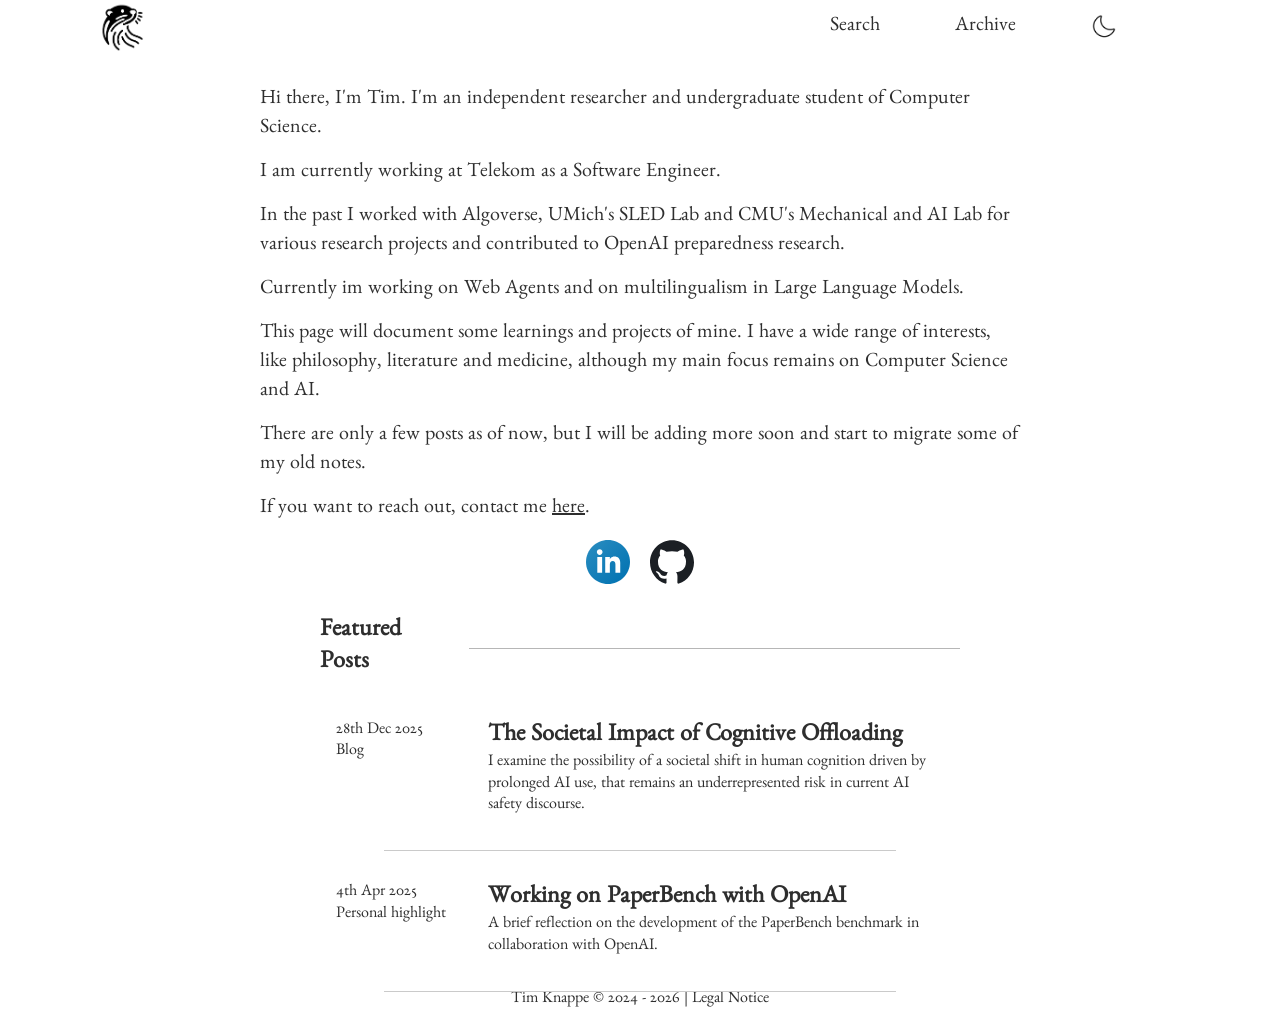
==== commit fe4f6743: "Updates" ====
--- a/index.html
+++ b/index.html
@@ -18,8 +18,7 @@
     "url": "https://www.telekom.com"
   },
   "sameAs": [
-    "https://www.wikidata.org/wiki/Q136709373",
-    "https://www.linkedin.com/in/tim-knappe",
+    "https://www.linkedin.com/in/timknappe",
     "https://github.com/timknappe",
     "https://scholar.google.com/citations?user=P3e_mu4AAAAJ",
     "https://orcid.org/0009-0006-1321-3824"
@@ -81,45 +80,51 @@
     "Software Engineering"
   ]
 }
-  </script> <style>.Navbar{display:flex;justify-content:space-evenly;align-items:center;height:6vh;max-height:61px;width:100%}#logo{height:100%;width:auto}.links{padding-left:.5rem;padding-right:.5rem;display:flex;justify-content:space-evenly;align-items:center;width:33%;gap:1rem}#logoWrapper{height:100%;width:33%;display:flex;justify-content:flex-start}.linkElem{text-decoration:none;color:#000;font-size:20px;background-color:transparent;cursor:pointer}.TextLogo{color:#000;text-decoration:none;height:100%;overflow-y:hidden}.placeholder-span{width:33%}.TextLogo img{height:100%;width:auto}.fontSelector{cursor:pointer;-webkit-user-drag:none;user-select:none}@media(max-width:768px){.Navbar{padding:0 .5rem;min-height:60px}.links{gap:.5rem}.linkElem{font-size:18px}}@media(max-width:1000px){.Navbar{padding:.5rem;gap:.5rem}.placeholder-span{width:10px}#logoWrapper{justify-content:center;width:100%}.links{justify-content:space-evenly;width:80%;gap:1rem}.linkElem{font-size:16px}}.search-container{position:fixed;top:30%;left:50%;transform:translate(-50%);width:30vw;height:35vh;display:inline-flex;flex-direction:column;z-index:1000;margin:0;box-sizing:border-box;background-color:#fff;box-shadow:0 4px 8px #0000001a;border-radius:16px;border:1px solid #ccc;padding:1rem}.search-input{width:100%;height:15%}.search-input-field{width:95%;height:100%;outline:0}.search-description{text-decoration:none}.search-close-button{background-color:#fff;width:5%;height:100%;border:1px solid #ccc;cursor:pointer;border-radius:5px}.linkElem{overflow-y:hidden}.search-input-field:focus{outline:0}.search-results{height:85%;display:flex;flex-direction:column;justify-content:space-around}.search-result-item{text-decoration:none;padding:.1rem}.search-result-item:focus{outline:0;border-right:solid 2px black}.search-result-item:hover .search-title{text-decoration:underline}.search-result-item:hover{background-color:#fcfcfc}.search-overlay{position:fixed;inset:0;width:100%;height:100%;background-color:#0000001a;z-index:999;display:flex;justify-content:center;align-items:center}@font-face{font-family:Benne;src:url(/assets/Benne-Regular.BWo7ljG_.ttf) format("truetype");font-weight:400;font-style:normal;font-display:swap}:root{--font-var: "Benne", serif;--line-height-tight: 1.35}.changedFont{--font-var: "Segoe UI", sans-serif}*,*:before,*:after{border:0;margin:0;padding:0;box-sizing:border-box}body,button,input,select,textarea{overflow-x:hidden;font-family:var(--font-var, "Times New Roman", Times, serif);font-weight:500;font-style:normal;line-height:var(--line-height-tight);-webkit-font-smoothing:antialiased;text-rendering:optimizeLegibility}input::placeholder,textarea::placeholder{font-family:var(--font-var, "Times New Roman", Times, serif);line-height:var(--line-height-tight);font-weight:500;font-style:normal;-webkit-font-smoothing:antialiased;text-rendering:optimizeLegibility}p,h1,h2,h3,h4,h5,h6,a,li{line-height:var(--line-height-tight)}a{color:#000}.tooltip{position:relative;display:inline-block;border-bottom:1px dotted black}.tooltip .tooltiptext{visibility:hidden;width:120px;background-color:#000;color:#fff;text-align:center;border-radius:6px;padding:5px 0;position:absolute;z-index:1;top:100%;left:50%;margin-left:-60px}.tooltip:hover .tooltiptext{visibility:visible}@media(max-width:768px){.tooltip .tooltiptext{width:100px;margin-left:-50px;font-size:.8rem}}.content{min-height:90vh;max-width:100vw;display:flex;flex-direction:column;align-items:center}.footer{overflow:hidden;height:2vh;display:flex;justify-content:center;align-items:center;user-select:none;-webkit-user-drag:none}@media(max-width:768px){.content{padding:0 .5rem}.footer{min-height:40px}}@media(max-width:480px){.content{padding:0 .25rem}.footer{min-height:50px}}
-.Home{display:flex;flex-direction:column;justify-content:center;align-items:center;width:100%}#infoWrapper{display:flex;width:50vw;height:fit-content;padding-top:2rem}#me{display:flex;flex-direction:column;justify-content:space-between;text-wrap:wrap;width:100%}#me p{font-size:1.25em}.linkBtn{width:50px;height:50px;cursor:pointer;overflow:hidden;user-select:none;-webkit-user-drag:none}#featured{width:50vw;height:auto;display:flex;flex-direction:column;align-items:center;justify-content:center;gap:1.5rem;margin-top:2rem}#featuredPosts{display:flex;flex-direction:column;align-items:center;width:100%;gap:1rem}.featuredElem{display:flex;padding:1em;min-height:10vh;text-decoration:none;width:100%;cursor:pointer}.featuredElem:hover .featuredTitle{text-decoration:underline}.featuredInfo{width:25%}.featuredContentBody{width:75%}@media(max-width:768px){#infoWrapper{width:80vw}#featured{width:85vw;align-items:flex-start}}@media(max-width:600px){#featured{width:95vw;align-items:flex-start;justify-content:flex-start}.featuredElem{flex-direction:column;gap:.5rem}.featuredInfo,.featuredContentBody{width:100%}}@media(max-width:480px){#infoWrapper{width:95vw;padding-top:1rem}#me p{font-size:16px}}
-</style></head> <body> <div class="App"> <div class="Navbar" role="navigation"> <a href="/" class="TextLogo"> <img src="/assets/logo.gRqdfO3K_11FYMw.webp" alt="logo" loading="lazy" decoding="async" fetchpriority="auto" width="460" height="460"> </a> <span class="placeholder-span"></span> <div class="links"> <style>astro-island,astro-slot,astro-static-slot{display:contents}</style><script>(()=>{var e=async t=>{await(await t())()};(self.Astro||(self.Astro={})).load=e;window.dispatchEvent(new Event("astro:load"));})();</script><script>(()=>{var A=Object.defineProperty;var g=(i,o,a)=>o in i?A(i,o,{enumerable:!0,configurable:!0,writable:!0,value:a}):i[o]=a;var d=(i,o,a)=>g(i,typeof o!="symbol"?o+"":o,a);{let i={0:t=>m(t),1:t=>a(t),2:t=>new RegExp(t),3:t=>new Date(t),4:t=>new Map(a(t)),5:t=>new Set(a(t)),6:t=>BigInt(t),7:t=>new URL(t),8:t=>new Uint8Array(t),9:t=>new Uint16Array(t),10:t=>new Uint32Array(t),11:t=>1/0*t},o=t=>{let[l,e]=t;return l in i?i[l](e):void 0},a=t=>t.map(o),m=t=>typeof t!="object"||t===null?t:Object.fromEntries(Object.entries(t).map(([l,e])=>[l,o(e)]));class y extends HTMLElement{constructor(){super(...arguments);d(this,"Component");d(this,"hydrator");d(this,"hydrate",async()=>{var b;if(!this.hydrator||!this.isConnected)return;let e=(b=this.parentElement)==null?void 0:b.closest("astro-island[ssr]");if(e){e.addEventListener("astro:hydrate",this.hydrate,{once:!0});return}let c=this.querySelectorAll("astro-slot"),n={},h=this.querySelectorAll("template[data-astro-template]");for(let r of h){let s=r.closest(this.tagName);s!=null&&s.isSameNode(this)&&(n[r.getAttribute("data-astro-template")||"default"]=r.innerHTML,r.remove())}for(let r of c){let s=r.closest(this.tagName);s!=null&&s.isSameNode(this)&&(n[r.getAttribute("name")||"default"]=r.innerHTML)}let p;try{p=this.hasAttribute("props")?m(JSON.parse(this.getAttribute("props"))):{}}catch(r){let s=this.getAttribute("component-url")||"<unknown>",v=this.getAttribute("component-export");throw v&&(s+=` (export ${v})`),console.error(`[hydrate] Error parsing props for component ${s}`,this.getAttribute("props"),r),r}let u;await this.hydrator(this)(this.Component,p,n,{client:this.getAttribute("client")}),this.removeAttribute("ssr"),this.dispatchEvent(new CustomEvent("astro:hydrate"))});d(this,"unmount",()=>{this.isConnected||this.dispatchEvent(new CustomEvent("astro:unmount"))})}disconnectedCallback(){document.removeEventListener("astro:after-swap",this.unmount),document.addEventListener("astro:after-swap",this.unmount,{once:!0})}connectedCallback(){if(!this.hasAttribute("await-children")||document.readyState==="interactive"||document.readyState==="complete")this.childrenConnectedCallback();else{let e=()=>{document.removeEventListener("DOMContentLoaded",e),c.disconnect(),this.childrenConnectedCallback()},c=new MutationObserver(()=>{var n;((n=this.lastChild)==null?void 0:n.nodeType)===Node.COMMENT_NODE&&this.lastChild.nodeValue==="astro:end"&&(this.lastChild.remove(),e())});c.observe(this,{childList:!0}),document.addEventListener("DOMContentLoaded",e)}}async childrenConnectedCallback(){let e=this.getAttribute("before-hydration-url");e&&await import(e),this.start()}async start(){let e=JSON.parse(this.getAttribute("opts")),c=this.getAttribute("client");if(Astro[c]===void 0){window.addEventListener(`astro:${c}`,()=>this.start(),{once:!0});return}try{await Astro[c](async()=>{let n=this.getAttribute("renderer-url"),[h,{default:p}]=await Promise.all([import(this.getAttribute("component-url")),n?import(n):()=>()=>{}]),u=this.getAttribute("component-export")||"default";if(!u.includes("."))this.Component=h[u];else{this.Component=h;for(let f of u.split("."))this.Component=this.Component[f]}return this.hydrator=p,this.hydrate},e,this)}catch(n){console.error(`[astro-island] Error hydrating ${this.getAttribute("component-url")}`,n)}}attributeChangedCallback(){this.hydrate()}}d(y,"observedAttributes",["props"]),customElements.get("astro-island")||customElements.define("astro-island",y)}})();</script><astro-island uid="Zc1CYQ" prefix="r1" component-url="/assets/search.D8HCu6zZ.js" component-export="Search" renderer-url="/assets/client.BLUn-lwI.js" props="{&quot;entries&quot;:[1,[[0,{&quot;id&quot;:[0,&quot;openai-paperbench.md&quot;],&quot;data&quot;:[0,{&quot;title&quot;:[0,&quot;Working on PaperBench with OpenAI&quot;],&quot;date&quot;:[3,&quot;2025-04-04T00:00:00.000Z&quot;],&quot;type&quot;:[0,&quot;personal highlight&quot;],&quot;description&quot;:[0,&quot;A brief reflection on the development of the PaperBench benchmark in collaboration with OpenAI.&quot;],&quot;tags&quot;:[1,[[0,&quot;paperbench&quot;],[0,&quot;openai&quot;],[0,&quot;AI-for-science&quot;]]],&quot;relatedLinks&quot;:[1,[[0,{&quot;name&quot;:[0,&quot;OpenAI Publication&quot;],&quot;link&quot;:[0,&quot;https://openai.com/index/paperbench/&quot;]}],[0,{&quot;name&quot;:[0,&quot;Algoverse News Publication&quot;],&quot;link&quot;:[0,&quot;https://algoverseairesearch.org/news/openAI&quot;]}]]]}],&quot;body&quot;:[0,&quot;PaperBench is a benchmark that evaluates whether AI agents can replicate state-of-the-art AI research from scratch. Agents are tasked with reproducing papers, which requires understanding each paper’s contributions, building the codebase, and correctly executing the experiments.\r\n\r\nI had the opportunity to contribute to the construction of PaperBench and to work alongside OpenAI during its development.\r\n\r\nThank you to everyone involved for the kind collaboration.\r\n\r\n_Tim_&quot;],&quot;filePath&quot;:[0,&quot;src/content/posts/openai-paperbench.md&quot;],&quot;digest&quot;:[0,&quot;df7b34ded265aa49&quot;],&quot;rendered&quot;:[0,{&quot;html&quot;:[0,&quot;&lt;p&gt;PaperBench is a benchmark that evaluates whether AI agents can replicate state-of-the-art AI research from scratch. Agents are tasked with reproducing papers, which requires understanding each paper’s contributions, building the codebase, and correctly executing the experiments.&lt;/p&gt;\n&lt;p&gt;I had the opportunity to contribute to the construction of PaperBench and to work alongside OpenAI during its development.&lt;/p&gt;\n&lt;p&gt;Thank you to everyone involved for the kind collaboration.&lt;/p&gt;\n&lt;p&gt;&lt;em&gt;Tim&lt;/em&gt;&lt;/p&gt;&quot;],&quot;metadata&quot;:[0,{&quot;headings&quot;:[1,[]],&quot;localImagePaths&quot;:[1,[]],&quot;remoteImagePaths&quot;:[1,[]],&quot;frontmatter&quot;:[0,{&quot;title&quot;:[0,&quot;Working on PaperBench with OpenAI&quot;],&quot;description&quot;:[0,&quot;A brief reflection on the development of the PaperBench benchmark in collaboration with OpenAI.&quot;],&quot;type&quot;:[0,&quot;personal highlight&quot;],&quot;tags&quot;:[1,[[0,&quot;paperbench&quot;],[0,&quot;openai&quot;],[0,&quot;AI-for-science&quot;]]],&quot;relatedLinks&quot;:[1,[[0,{&quot;name&quot;:[0,&quot;OpenAI Publication&quot;],&quot;link&quot;:[0,&quot;https://openai.com/index/paperbench/&quot;]}],[0,{&quot;name&quot;:[0,&quot;Algoverse News Publication&quot;],&quot;link&quot;:[0,&quot;https://algoverseairesearch.org/news/openAI&quot;]}]]],&quot;date&quot;:[3,&quot;2025-04-04T00:00:00.000Z&quot;]}],&quot;imagePaths&quot;:[1,[]]}]}],&quot;collection&quot;:[0,&quot;posts&quot;],&quot;slug&quot;:[0,&quot;openai-paperbench&quot;],&quot;render&quot;:[0,null]}],[0,{&quot;id&quot;:[0,&quot;societal-impact-cognitive-offloading.md&quot;],&quot;data&quot;:[0,{&quot;title&quot;:[0,&quot;The Societal Impact of Cognitive Offloading&quot;],&quot;date&quot;:[3,&quot;2025-12-28T00:00:00.000Z&quot;],&quot;type&quot;:[0,&quot;blog&quot;],&quot;description&quot;:[0,&quot;I examine the possibility of a societal shift in human cognition driven by prolonged AI use, that remains an underrepresented risk in current AI safety discourse.&quot;],&quot;tags&quot;:[1,[[0,&quot;psychology&quot;],[0,&quot;societal-shift&quot;],[0,&quot;cognitive-debt&quot;],[0,&quot;sycophancy&quot;],[0,&quot;deprompt&quot;]]],&quot;relatedLinks&quot;:[1,[[0,{&quot;name&quot;:[0,&quot;GitHub Repository&quot;],&quot;link&quot;:[0,&quot;https://github.com/timknappe/deprompt&quot;]}]]]}],&quot;body&quot;:[0,&quot;With the introduction of new technologies, cultural and societal shifts are unforeseeable [@Collingridge1980SocialControl]. This unpredictability has already manifested across many domains in AI safety, noticeable due to incidents regarding AI risk, where initial guardrails were placed loosely and caused harm to society.\r\n\r\nVoices inside the industry, including projects such as [AI 2027](https://ai-2027.com/) and researchers like Geoffrey Hinton and Leopold Aschenbrenner, are already warning about the risk that is emerging from the deployment of AI with tools and within a continuously growing, capable, and only partly (by many defined as insufficiently) monitorable environment [@korbak2025chainthoughtmonitorabilitynew].\r\n\r\nAmong these risks, one that remains comparatively overlooked, due to its threat being mainly in adoption rather than emerging from intelligence as a whole, is AI’s impact on human cognition.\r\n\r\n## Cognitive debt as a societal problem\r\n\r\nIn the pursuit of choosing the path of least resistance, we have degenerated many abilities that were once crucial for our lives. This degradation often occurs silently, as technological advancements normalize skill substitution rather than preservation.\r\n\r\nMechanisms like these, and overreliance on certain technologies, lead us to incur cognitive debt. For the longest time, we didn’t consider or simply didn’t mind the lingering side effects of automation, as it had little to no impact on our daily lives due to the constant availability of its replacements [@ICAO_1992_OperationalImplicationsAutomation].\r\n\r\nAlthough this shift is acceptable in many cases, warning signs are starting to appear that the disruption caused by AI will be a bigger and fundamentally different one, impacting our critical thinking, which is considerably less negligible. With handing off complex work becoming easy and convenient, the danger is that we slowly erode parts of our ability to critically evaluate and understand.\r\n\r\n_Experience with other emerging technologies has shown that, due to “cultural lag,” society is typically faster to incorporate a new technology than to adapt toward its responsible and proper use. There is little doubt that we will witness similar patterns with the adoption of AI._ [@Ogburn1922SocialChange]\r\n\r\n### Mechanisms of Cognitive Debt\r\n\r\nThe processes of neural plasticity are complex; however, the notion of treating the brain like a muscle that can atrophy when given little stimulation seems to be a good intuition for responsible AI use.\r\n\r\nKeeping your mind active and challenging yourself improves crystallized intelligence and cognitive reserve, which have been shown to be helpful in delaying symptoms of early dementia through compensation by other neurons. Logically extrapolating this principle leads to the conclusion that handing off more and more tasks to AI reduces cognitive effort, thereby inducing weaker long-term retention and mental deconditioning in cases of severe overuse.\r\n\r\nAs expected, current research shows that cognitive engagement is lowered when tasks are largely offloaded to LLMs or AI tools [@kosmyna2025brainchatgptaccumulationcognitive]. I consider myself an avid user of AI, so reading into the literature was little surprising given the noticeable effects of regression among fellow software engineers when overusing AI over a prolonged period of time.\r\n\r\n### Avoiding cognitive debt\r\n\r\nThe integration of AI into more and more systems will grow increasingly ubiquitous, making hand-offs easier and easier. With hopes of increased productivity, I still sometimes find myself and many of my peers handing off work to LLMs in an almost fluent and natural fashion. Given that, the growing consensus is obvious, use AI less and engage with tasks on your own. A solution that is simple, but tempting to circumvent given our natural urge for convenience.\r\n\r\nTo counteract this behavior, I will introduce a few changes to my workflow that personally work well for me. When working on coding tasks, I will mostly use AI autocomplete, as it speeds up the coding process while leaving major design decisions and coding practices entirely to me.\r\n\r\nCreative writing and content creation are artful forms of creation that, at least in my opinion, derive their value from human intent. As a result, I aim to keep AI involvement in the creative process to an absolute minimum.\r\n\r\nTo keep my everyday AI usage intentional, I have built [Deprompt](https://github.com/timknappe/deprompt), a small, free, and open-source browser extension that keeps me mindful of my AI usage.\r\n\r\n## AI-Reinforced Brain Patterns\r\n\r\nWith the introduction of social media, a measurable societal shift has emerged that is largely attributed to the cognitive reinforcement of one’s own opinions [@eli2011filter]. Algorithms seem to self-validate users as a side effect of maximizing attention, unintentionally creating bubbles and echo chambers that are now profoundly impacting opinion-building and shaping public discourse. Societally, we are mostly aware of these factors, however, the silent impacts of extremization and polarization continue to persist [@CASTANOPULGARIN2021101608; @Lukin2017Argument].\r\n\r\nSocial media sets a good example of how risks that are apparent can still linger when a majority actively ignores their side effects.\r\n\r\nAI associated risks scale faster than their underlying safety mechanisms, largely due to the novelty of the field and the rapid advancements being made. This is especially the case because the mechanisms inducing these threats are not yet fully understood. While research capacity is growing toward a better comprehension of the cognitive impact of AI usage, we will likely continue to see a disconnect between developers and alignment researchers or, in this context cognitive psychologists.\r\n\r\n### Impact of LLMs on Human Ideology\r\n\r\nAside from the widely discussed risks of grounding facts based on large language models, third-party control, bias, and unknown sources, risk also emerges from the pure modality of human-like interaction itself.\r\n\r\nWith the anthropomorphization of AI comes a natural feeling of being understood and agreed with, which reinforces one’s own opinions as if one were talking to another human. This is perceived as interpersonal affirmation and introduces a significant risk, whereby people may come to value the output and thoughts of an AI on par with those of actual humans.\r\n\r\nAs part of its deployment for human-like interaction, reinforcement learning on human feedback is crucial to tune models toward digestible and value-aligned content. This, however, does not account for unwanted side effects that make such systems more agreeable and therefore more likely to agree on counterintuitive or plainly wrong assumptions and facts. This behavior creates a value gap, both between users who want a factual, truthful, and “honest” model, and the silent risk of self-validation, which can become dangerous.\r\n\r\nAgreeableness and validation are dangerous traits, particularly when paired with a tool that many misjudge as objective. When users feel increasingly validated by a third party, the resulting dynamic bears the risk of justifying radical positions or encouraging impulsive actions.\r\n\r\nA similar risk emerges when AI is used for emotional validation or therapeutic applications. AI judgments are subjective and are quick to [self-diagnose or suggest actions that could be considered medical malpractice](https://www.independent.co.uk/tech/chatgpt-ai-therapy-chatbot-psychosis-mental-health-b2797487.html).\r\n\r\n### Consequences and Actionability\r\n\r\nEinstein said, _“Whoever is careless with the truth in small matters cannot be trusted in important affairs.”_ This quote transfers well to artificial intelligence, whose tendency toward epistemic unreliability undermines trust and therefore requires cautious use.\r\n\r\nFurthermore, relying on AI for neutrality is impossible, so it is important to make this distinction clear, AI systems will always be biased toward the user’s perspective and should not be used solely to validate one’s feelings or thoughts. On the contrary, as these discussions unfold, conversation and dialogue between humans will become more valuable than ever.\r\n\r\n## Stopping it before it gets worse\r\n\r\nReading this, it might appear like my stance toward AI is quite antagonistic. However, the opposite is the case. Given the unique opportunities, I think LLMs and future AI systems can be quite valuable and great tools for many, as long as we keep our outlook on AI specifically aligned with guiding principles such as effective altruism.\r\n\r\nIn controlled environments, Anthropic researchers have discovered signs of deception [@lynch2025agentic; @greenblatt2024alignmentfakinglargelanguage] it’s these threats that pose not only material risks, as bad actors could also influence humans psychologically.\r\n\r\nThis calls for growing, yet still underexplored, risk assessments that quantify cognitive impact. More broadly, we will have to make sure to keep monitoring threats at a societal level that are caused by harmful usage, not only those introduced by emerging intelligence.\r\n\r\n### How to protect oneself\r\n\r\nI am convinced that each individual should follow core principles to balance productivity and life-long learning.\r\n\r\nThe discipline of limiting exposure and going against the natural urge of comfortability will remain an important feat.\r\n\r\nIt requires us to not be ignorant of limitations, AI, in its current state, remains a tool for our use, so it is important to centralize that fact as a cornerstone for our decision-making when using AI in symbiosis with human actors.\r\n\r\nAs a general principle, questioning one’s own rhetoric as well as that produced by LLMs will be more important than ever. With the gratification that comes from agreeable AI, a new risk emerges that we will need to contain and protect ourselves from.\r\n\r\n### Alignment direction\r\n\r\nWe are currently still in the early stages of the capabilities AI will attain. Right now, we hold the control and can steer alignment, which will shape long-term decisions about how we use AI and how the future of AI development will evolve. Given the current pace, AI is weaker than it will ever be again, and we will have to decide how much mental bandwidth we are willing to hand off, how we want to control alignment, and how we will allow AI to shape our society.\r\n\r\n## Appendix\r\n\r\n### Deprompt\r\n\r\nSince the core features of [Deprompt](https://github.com/timknappe/deprompt) are now in place, I will focus on maintenance and incremental improvements, especially as I have other projects to work on. If you have a feature request, idea, or improvement, feel free to open a PR.\r\n\r\n### Related Resources\r\n\r\nAs always, I’ll try to formulate my own thoughts before reading any of the related works, in order to gather my thoughts on the topic freely and unbiased. In my search, I found some great resources that I wanted to share and recommend, as they focus on other subareas of AI risk:\r\n\r\n- [AI 2027](https://ai-2027.com/)\r\n- [Situational Awareness by Leopold Aschenbrenner](https://situational-awareness.ai/)\r\n- [Talk of Geoffrey Hinton on the dangers of AI](https://www.youtube.com/watch?v=giT0ytynSqg)\r\n- [Senate Hearing Regarding AI Risks](https://forum.effectivealtruism.org/posts/67zFQT4GeJdgvdFuk/partial-transcript-of-recent-senate-hearing-discussing-ai-x)\r\n- [Alok Kanojia on Risk of AI for the human psyche](https://www.youtube.com/watch?v=MW6FMgOzklw)\r\n\r\n## References&quot;],&quot;filePath&quot;:[0,&quot;src/content/posts/societal-impact-cognitive-offloading.md&quot;],&quot;digest&quot;:[0,&quot;12327241633bdc13&quot;],&quot;rendered&quot;:[0,{&quot;html&quot;:[0,&quot;&lt;p&gt;With the introduction of new technologies, cultural and societal shifts are unforeseeable &lt;span class=\&quot;\&quot; id=\&quot;citation--collingridge1980socialcontrol--1\&quot;&gt;(Collingridge, 1980)&lt;/span&gt;. This unpredictability has already manifested across many domains in AI safety, noticeable due to incidents regarding AI risk, where initial guardrails were placed loosely and caused harm to society.&lt;/p&gt;\n&lt;p&gt;Voices inside the industry, including projects such as &lt;a href=\&quot;https://ai-2027.com/\&quot;&gt;AI 2027&lt;/a&gt; and researchers like Geoffrey Hinton and Leopold Aschenbrenner, are already warning about the risk that is emerging from the deployment of AI with tools and within a continuously growing, capable, and only partly (by many defined as insufficiently) monitorable environment &lt;span class=\&quot;\&quot; id=\&quot;citation--korbak2025chainthoughtmonitorabilitynew--2\&quot;&gt;(Korbak et al., 2025)&lt;/span&gt;.&lt;/p&gt;\n&lt;p&gt;Among these risks, one that remains comparatively overlooked, due to its threat being mainly in adoption rather than emerging from intelligence as a whole, is AI’s impact on human cognition.&lt;/p&gt;\n&lt;h2 id=\&quot;cognitive-debt-as-a-societal-problem\&quot;&gt;Cognitive debt as a societal problem&lt;/h2&gt;\n&lt;p&gt;In the pursuit of choosing the path of least resistance, we have degenerated many abilities that were once crucial for our lives. This degradation often occurs silently, as technological advancements normalize skill substitution rather than preservation.&lt;/p&gt;\n&lt;p&gt;Mechanisms like these, and overreliance on certain technologies, lead us to incur cognitive debt. For the longest time, we didn’t consider or simply didn’t mind the lingering side effects of automation, as it had little to no impact on our daily lives due to the constant availability of its replacements &lt;span class=\&quot;\&quot; id=\&quot;citation--icao_1992_operationalimplicationsautomation--3\&quot;&gt;(International Civil Aviation Organization, 1992)&lt;/span&gt;.&lt;/p&gt;\n&lt;p&gt;Although this shift is acceptable in many cases, warning signs are starting to appear that the disruption caused by AI will be a bigger and fundamentally different one, impacting our critical thinking, which is considerably less negligible. With handing off complex work becoming easy and convenient, the danger is that we slowly erode parts of our ability to critically evaluate and understand.&lt;/p&gt;\n&lt;p&gt;&lt;em&gt;Experience with other emerging technologies has shown that, due to “cultural lag,” society is typically faster to incorporate a new technology than to adapt toward its responsible and proper use. There is little doubt that we will witness similar patterns with the adoption of AI.&lt;/em&gt; &lt;span class=\&quot;\&quot; id=\&quot;citation--ogburn1922socialchange--4\&quot;&gt;(Ogburn, 1922)&lt;/span&gt;&lt;/p&gt;\n&lt;h3 id=\&quot;mechanisms-of-cognitive-debt\&quot;&gt;Mechanisms of Cognitive Debt&lt;/h3&gt;\n&lt;p&gt;The processes of neural plasticity are complex; however, the notion of treating the brain like a muscle that can atrophy when given little stimulation seems to be a good intuition for responsible AI use.&lt;/p&gt;\n&lt;p&gt;Keeping your mind active and challenging yourself improves crystallized intelligence and cognitive reserve, which have been shown to be helpful in delaying symptoms of early dementia through compensation by other neurons. Logically extrapolating this principle leads to the conclusion that handing off more and more tasks to AI reduces cognitive effort, thereby inducing weaker long-term retention and mental deconditioning in cases of severe overuse.&lt;/p&gt;\n&lt;p&gt;As expected, current research shows that cognitive engagement is lowered when tasks are largely offloaded to LLMs or AI tools &lt;span class=\&quot;\&quot; id=\&quot;citation--kosmyna2025brainchatgptaccumulationcognitive--5\&quot;&gt;(Kosmyna et al., 2025)&lt;/span&gt;. I consider myself an avid user of AI, so reading into the literature was little surprising given the noticeable effects of regression among fellow software engineers when overusing AI over a prolonged period of time.&lt;/p&gt;\n&lt;h3 id=\&quot;avoiding-cognitive-debt\&quot;&gt;Avoiding cognitive debt&lt;/h3&gt;\n&lt;p&gt;The integration of AI into more and more systems will grow increasingly ubiquitous, making hand-offs easier and easier. With hopes of increased productivity, I still sometimes find myself and many of my peers handing off work to LLMs in an almost fluent and natural fashion. Given that, the growing consensus is obvious, use AI less and engage with tasks on your own. A solution that is simple, but tempting to circumvent given our natural urge for convenience.&lt;/p&gt;\n&lt;p&gt;To counteract this behavior, I will introduce a few changes to my workflow that personally work well for me. When working on coding tasks, I will mostly use AI autocomplete, as it speeds up the coding process while leaving major design decisions and coding practices entirely to me.&lt;/p&gt;\n&lt;p&gt;Creative writing and content creation are artful forms of creation that, at least in my opinion, derive their value from human intent. As a result, I aim to keep AI involvement in the creative process to an absolute minimum.&lt;/p&gt;\n&lt;p&gt;To keep my everyday AI usage intentional, I have built &lt;a href=\&quot;https://github.com/timknappe/deprompt\&quot;&gt;Deprompt&lt;/a&gt;, a small, free, and open-source browser extension that keeps me mindful of my AI usage.&lt;/p&gt;\n&lt;h2 id=\&quot;ai-reinforced-brain-patterns\&quot;&gt;AI-Reinforced Brain Patterns&lt;/h2&gt;\n&lt;p&gt;With the introduction of social media, a measurable societal shift has emerged that is largely attributed to the cognitive reinforcement of one’s own opinions &lt;span class=\&quot;\&quot; id=\&quot;citation--eli2011filter--6\&quot;&gt;(Pariser, 2011)&lt;/span&gt;. Algorithms seem to self-validate users as a side effect of maximizing attention, unintentionally creating bubbles and echo chambers that are now profoundly impacting opinion-building and shaping public discourse. Societally, we are mostly aware of these factors, however, the silent impacts of extremization and polarization continue to persist &lt;span class=\&quot;\&quot; id=\&quot;citation--castanopulgarin2021101608--lukin2017argument--7\&quot;&gt;(Castaño-Pulgarín et al., 2021; Lukin et al., 2017)&lt;/span&gt;.&lt;/p&gt;\n&lt;p&gt;Social media sets a good example of how risks that are apparent can still linger when a majority actively ignores their side effects.&lt;/p&gt;\n&lt;p&gt;AI associated risks scale faster than their underlying safety mechanisms, largely due to the novelty of the field and the rapid advancements being made. This is especially the case because the mechanisms inducing these threats are not yet fully understood. While research capacity is growing toward a better comprehension of the cognitive impact of AI usage, we will likely continue to see a disconnect between developers and alignment researchers or, in this context cognitive psychologists.&lt;/p&gt;\n&lt;h3 id=\&quot;impact-of-llms-on-human-ideology\&quot;&gt;Impact of LLMs on Human Ideology&lt;/h3&gt;\n&lt;p&gt;Aside from the widely discussed risks of grounding facts based on large language models, third-party control, bias, and unknown sources, risk also emerges from the pure modality of human-like interaction itself.&lt;/p&gt;\n&lt;p&gt;With the anthropomorphization of AI comes a natural feeling of being understood and agreed with, which reinforces one’s own opinions as if one were talking to another human. This is perceived as interpersonal affirmation and introduces a significant risk, whereby people may come to value the output and thoughts of an AI on par with those of actual humans.&lt;/p&gt;\n&lt;p&gt;As part of its deployment for human-like interaction, reinforcement learning on human feedback is crucial to tune models toward digestible and value-aligned content. This, however, does not account for unwanted side effects that make such systems more agreeable and therefore more likely to agree on counterintuitive or plainly wrong assumptions and facts. This behavior creates a value gap, both between users who want a factual, truthful, and “honest” model, and the silent risk of self-validation, which can become dangerous.&lt;/p&gt;\n&lt;p&gt;Agreeableness and validation are dangerous traits, particularly when paired with a tool that many misjudge as objective. When users feel increasingly validated by a third party, the resulting dynamic bears the risk of justifying radical positions or encouraging impulsive actions.&lt;/p&gt;\n&lt;p&gt;A similar risk emerges when AI is used for emotional validation or therapeutic applications. AI judgments are subjective and are quick to &lt;a href=\&quot;https://www.independent.co.uk/tech/chatgpt-ai-therapy-chatbot-psychosis-mental-health-b2797487.html\&quot;&gt;self-diagnose or suggest actions that could be considered medical malpractice&lt;/a&gt;.&lt;/p&gt;\n&lt;h3 id=\&quot;consequences-and-actionability\&quot;&gt;Consequences and Actionability&lt;/h3&gt;\n&lt;p&gt;Einstein said, &lt;em&gt;“Whoever is careless with the truth in small matters cannot be trusted in important affairs.”&lt;/em&gt; This quote transfers well to artificial intelligence, whose tendency toward epistemic unreliability undermines trust and therefore requires cautious use.&lt;/p&gt;\n&lt;p&gt;Furthermore, relying on AI for neutrality is impossible, so it is important to make this distinction clear, AI systems will always be biased toward the user’s perspective and should not be used solely to validate one’s feelings or thoughts. On the contrary, as these discussions unfold, conversation and dialogue between humans will become more valuable than ever.&lt;/p&gt;\n&lt;h2 id=\&quot;stopping-it-before-it-gets-worse\&quot;&gt;Stopping it before it gets worse&lt;/h2&gt;\n&lt;p&gt;Reading this, it might appear like my stance toward AI is quite antagonistic. However, the opposite is the case. Given the unique opportunities, I think LLMs and future AI systems can be quite valuable and great tools for many, as long as we keep our outlook on AI specifically aligned with guiding principles such as effective altruism.&lt;/p&gt;\n&lt;p&gt;In controlled environments, Anthropic researchers have discovered signs of deception &lt;span class=\&quot;\&quot; id=\&quot;citation--lynch2025agentic--greenblatt2024alignmentfakinglargelanguage--8\&quot;&gt;(Greenblatt et al., 2024; Lynch et al., 2025)&lt;/span&gt; it’s these threats that pose not only material risks, as bad actors could also influence humans psychologically.&lt;/p&gt;\n&lt;p&gt;This calls for growing, yet still underexplored, risk assessments that quantify cognitive impact. More broadly, we will have to make sure to keep monitoring threats at a societal level that are caused by harmful usage, not only those introduced by emerging intelligence.&lt;/p&gt;\n&lt;h3 id=\&quot;how-to-protect-oneself\&quot;&gt;How to protect oneself&lt;/h3&gt;\n&lt;p&gt;I am convinced that each individual should follow core principles to balance productivity and life-long learning.&lt;/p&gt;\n&lt;p&gt;The discipline of limiting exposure and going against the natural urge of comfortability will remain an important feat.&lt;/p&gt;\n&lt;p&gt;It requires us to not be ignorant of limitations, AI, in its current state, remains a tool for our use, so it is important to centralize that fact as a cornerstone for our decision-making when using AI in symbiosis with human actors.&lt;/p&gt;\n&lt;p&gt;As a general principle, questioning one’s own rhetoric as well as that produced by LLMs will be more important than ever. With the gratification that comes from agreeable AI, a new risk emerges that we will need to contain and protect ourselves from.&lt;/p&gt;\n&lt;h3 id=\&quot;alignment-direction\&quot;&gt;Alignment direction&lt;/h3&gt;\n&lt;p&gt;We are currently still in the early stages of the capabilities AI will attain. Right now, we hold the control and can steer alignment, which will shape long-term decisions about how we use AI and how the future of AI development will evolve. Given the current pace, AI is weaker than it will ever be again, and we will have to decide how much mental bandwidth we are willing to hand off, how we want to control alignment, and how we will allow AI to shape our society.&lt;/p&gt;\n&lt;h2 id=\&quot;appendix\&quot;&gt;Appendix&lt;/h2&gt;\n&lt;h3 id=\&quot;deprompt\&quot;&gt;Deprompt&lt;/h3&gt;\n&lt;p&gt;Since the core features of &lt;a href=\&quot;https://github.com/timknappe/deprompt\&quot;&gt;Deprompt&lt;/a&gt; are now in place, I will focus on maintenance and incremental improvements, especially as I have other projects to work on. If you have a feature request, idea, or improvement, feel free to open a PR.&lt;/p&gt;\n&lt;h3 id=\&quot;related-resources\&quot;&gt;Related Resources&lt;/h3&gt;\n&lt;p&gt;As always, I’ll try to formulate my own thoughts before reading any of the related works, in order to gather my thoughts on the topic freely and unbiased. In my search, I found some great resources that I wanted to share and recommend, as they focus on other subareas of AI risk:&lt;/p&gt;\n&lt;ul&gt;\n&lt;li&gt;&lt;a href=\&quot;https://ai-2027.com/\&quot;&gt;AI 2027&lt;/a&gt;&lt;/li&gt;\n&lt;li&gt;&lt;a href=\&quot;https://situational-awareness.ai/\&quot;&gt;Situational Awareness by Leopold Aschenbrenner&lt;/a&gt;&lt;/li&gt;\n&lt;li&gt;&lt;a href=\&quot;https://www.youtube.com/watch?v=giT0ytynSqg\&quot;&gt;Talk of Geoffrey Hinton on the dangers of AI&lt;/a&gt;&lt;/li&gt;\n&lt;li&gt;&lt;a href=\&quot;https://forum.effectivealtruism.org/posts/67zFQT4GeJdgvdFuk/partial-transcript-of-recent-senate-hearing-discussing-ai-x\&quot;&gt;Senate Hearing Regarding AI Risks&lt;/a&gt;&lt;/li&gt;\n&lt;li&gt;&lt;a href=\&quot;https://www.youtube.com/watch?v=MW6FMgOzklw\&quot;&gt;Alok Kanojia on Risk of AI for the human psyche&lt;/a&gt;&lt;/li&gt;\n&lt;/ul&gt;\n&lt;h2 id=\&quot;references\&quot;&gt;References&lt;/h2&gt;&lt;div id=\&quot;refs\&quot; class=\&quot;references csl-bib-body\&quot;&gt;\n  &lt;div class=\&quot;csl-entry\&quot; id=\&quot;bib-castanopulgarin2021101608\&quot;&gt;Castaño-Pulgarín, S. A., Suárez-Betancur, N., Vega, L. M. T., &amp;#x26; López, H. M. H. (2021). Internet, social media and online hate speech. Systematic review. &lt;i&gt;Aggression and Violent Behavior&lt;/i&gt;, &lt;i&gt;58&lt;/i&gt;, 101608. https://doi.org/https://doi.org/10.1016/j.avb.2021.101608&lt;/div&gt;\n  &lt;div class=\&quot;csl-entry\&quot; id=\&quot;bib-collingridge1980socialcontrol\&quot;&gt;Collingridge, D. (1980). &lt;i&gt;The Social Control of Technology&lt;/i&gt;. Frances Pinter.&lt;/div&gt;\n  &lt;div class=\&quot;csl-entry\&quot; id=\&quot;bib-greenblatt2024alignmentfakinglargelanguage\&quot;&gt;Greenblatt, R., Denison, C., Wright, B., Roger, F., MacDiarmid, M., Marks, S., Treutlein, J., Belonax, T., Chen, J., Duvenaud, D., Khan, A., Michael, J., Mindermann, S., Perez, E., Petrini, L., Uesato, J., Kaplan, J., Shlegeris, B., Bowman, S. R., &amp;#x26; Hubinger, E. (2024). &lt;i&gt;Alignment faking in large language models&lt;/i&gt;. https://arxiv.org/abs/2412.14093&lt;/div&gt;\n  &lt;div class=\&quot;csl-entry\&quot; id=\&quot;bib-icao_1992_operationalimplicationsautomation\&quot;&gt;International Civil Aviation Organization. (1992). &lt;i&gt;Operational Implications of Automation in Advanced Technology Flight Decks&lt;/i&gt; [ICAO Circular 234-AN/142, Human Factors Digest No.\\ 5]. International Civil Aviation Organization.&lt;/div&gt;\n  &lt;div class=\&quot;csl-entry\&quot; id=\&quot;bib-korbak2025chainthoughtmonitorabilitynew\&quot;&gt;Korbak, T., Balesni, M., Barnes, E., Bengio, Y., Benton, J., Bloom, J., Chen, M., Cooney, A., Dafoe, A., Dragan, A., Emmons, S., Evans, O., Farhi, D., Greenblatt, R., Hendrycks, D., Hobbhahn, M., Hubinger, E., Irving, G., Jenner, E., … Mikulik, V. (2025). &lt;i&gt;Chain of Thought Monitorability: A New and Fragile Opportunity for AI Safety&lt;/i&gt;. https://arxiv.org/abs/2507.11473&lt;/div&gt;\n  &lt;div class=\&quot;csl-entry\&quot; id=\&quot;bib-kosmyna2025brainchatgptaccumulationcognitive\&quot;&gt;Kosmyna, N., Hauptmann, E., Yuan, Y. T., Situ, J., Liao, X.-H., Beresnitzky, A. V., Braunstein, I., &amp;#x26; Maes, P. (2025). &lt;i&gt;Your Brain on ChatGPT: Accumulation of Cognitive Debt when Using an AI Assistant for Essay Writing Task&lt;/i&gt;. https://arxiv.org/abs/2506.08872&lt;/div&gt;\n  &lt;div class=\&quot;csl-entry\&quot; id=\&quot;bib-lukin2017argument\&quot;&gt;Lukin, S., Anand, P., Walker, M., &amp;#x26; Whittaker, S. (2017). Argument Strength is in the Eye of the Beholder: Audience Effects in Persuasion. &lt;i&gt;ArXiv&lt;/i&gt;, &lt;i&gt;abs/1708.09085&lt;/i&gt;. https://doi.org/10.18653/v1/e17-1070&lt;/div&gt;\n  &lt;div class=\&quot;csl-entry\&quot; id=\&quot;bib-lynch2025agentic\&quot;&gt;Lynch, A., Wright, B., Larson, C., Troy, K. K., Ritchie, S. J., Mindermann, S., Perez, E., &amp;#x26; Hubinger, E. (2025). Agentic Misalignment: How LLMs Could be an Insider Threat. &lt;i&gt;Anthropic Research&lt;/i&gt;.&lt;/div&gt;\n  &lt;div class=\&quot;csl-entry\&quot; id=\&quot;bib-ogburn1922socialchange\&quot;&gt;Ogburn, W. F. (1922). &lt;i&gt;Social Change with Respect to Culture and Original Nature&lt;/i&gt;. B. W. Huebsch.&lt;/div&gt;\n  &lt;div class=\&quot;csl-entry\&quot; id=\&quot;bib-eli2011filter\&quot;&gt;Pariser, Eli. (2011). &lt;i&gt;The filter bubble : what the Internet is hiding from you&lt;/i&gt;. Penguin Press.&lt;/div&gt;\n&lt;/div&gt;&quot;],&quot;metadata&quot;:[0,{&quot;headings&quot;:[1,[[0,{&quot;depth&quot;:[0,2],&quot;slug&quot;:[0,&quot;cognitive-debt-as-a-societal-problem&quot;],&quot;text&quot;:[0,&quot;Cognitive debt as a societal problem&quot;]}],[0,{&quot;depth&quot;:[0,3],&quot;slug&quot;:[0,&quot;mechanisms-of-cognitive-debt&quot;],&quot;text&quot;:[0,&quot;Mechanisms of Cognitive Debt&quot;]}],[0,{&quot;depth&quot;:[0,3],&quot;slug&quot;:[0,&quot;avoiding-cognitive-debt&quot;],&quot;text&quot;:[0,&quot;Avoiding cognitive debt&quot;]}],[0,{&quot;depth&quot;:[0,2],&quot;slug&quot;:[0,&quot;ai-reinforced-brain-patterns&quot;],&quot;text&quot;:[0,&quot;AI-Reinforced Brain Patterns&quot;]}],[0,{&quot;depth&quot;:[0,3],&quot;slug&quot;:[0,&quot;impact-of-llms-on-human-ideology&quot;],&quot;text&quot;:[0,&quot;Impact of LLMs on Human Ideology&quot;]}],[0,{&quot;depth&quot;:[0,3],&quot;slug&quot;:[0,&quot;consequences-and-actionability&quot;],&quot;text&quot;:[0,&quot;Consequences and Actionability&quot;]}],[0,{&quot;depth&quot;:[0,2],&quot;slug&quot;:[0,&quot;stopping-it-before-it-gets-worse&quot;],&quot;text&quot;:[0,&quot;Stopping it before it gets worse&quot;]}],[0,{&quot;depth&quot;:[0,3],&quot;slug&quot;:[0,&quot;how-to-protect-oneself&quot;],&quot;text&quot;:[0,&quot;How to protect oneself&quot;]}],[0,{&quot;depth&quot;:[0,3],&quot;slug&quot;:[0,&quot;alignment-direction&quot;],&quot;text&quot;:[0,&quot;Alignment direction&quot;]}],[0,{&quot;depth&quot;:[0,2],&quot;slug&quot;:[0,&quot;appendix&quot;],&quot;text&quot;:[0,&quot;Appendix&quot;]}],[0,{&quot;depth&quot;:[0,3],&quot;slug&quot;:[0,&quot;deprompt&quot;],&quot;text&quot;:[0,&quot;Deprompt&quot;]}],[0,{&quot;depth&quot;:[0,3],&quot;slug&quot;:[0,&quot;related-resources&quot;],&quot;text&quot;:[0,&quot;Related Resources&quot;]}],[0,{&quot;depth&quot;:[0,2],&quot;slug&quot;:[0,&quot;references&quot;],&quot;text&quot;:[0,&quot;References&quot;]}]]],&quot;localImagePaths&quot;:[1,[]],&quot;remoteImagePaths&quot;:[1,[]],&quot;frontmatter&quot;:[0,{&quot;title&quot;:[0,&quot;The Societal Impact of Cognitive Offloading&quot;],&quot;description&quot;:[0,&quot;I examine the possibility of a societal shift in human cognition driven by prolonged AI use, that remains an underrepresented risk in current AI safety discourse.&quot;],&quot;date&quot;:[3,&quot;2025-12-28T00:00:00.000Z&quot;],&quot;tags&quot;:[1,[[0,&quot;psychology&quot;],[0,&quot;societal-shift&quot;],[0,&quot;cognitive-debt&quot;],[0,&quot;sycophancy&quot;],[0,&quot;deprompt&quot;]]],&quot;relatedLinks&quot;:[1,[[0,{&quot;name&quot;:[0,&quot;GitHub Repository&quot;],&quot;link&quot;:[0,&quot;https://github.com/timknappe/deprompt&quot;]}]]],&quot;type&quot;:[0,&quot;blog&quot;]}],&quot;imagePaths&quot;:[1,[]]}]}],&quot;collection&quot;:[0,&quot;posts&quot;],&quot;slug&quot;:[0,&quot;societal-impact-cognitive-offloading&quot;],&quot;render&quot;:[0,null]}]]]}" ssr client="load" opts="{&quot;name&quot;:&quot;Search&quot;,&quot;value&quot;:true}" await-children><button class="linkElem" type="button">Search</button><!--astro:end--></astro-island> <!-- <a class="linkElem" href={"/about"}>
-          About
-        </a> --> <a class="linkElem" href="/archive">
+  </script> <script>
+			(() => {
+				const storedTheme = localStorage.getItem("theme");
+				const prefersDark = window.matchMedia("(prefers-color-scheme: dark)").matches;
+				const initialTheme = storedTheme || (prefersDark ? "dark" : "light");
+				document.documentElement.classList.add(initialTheme);
+				document.documentElement.classList.remove(initialTheme === "dark" ? "light" : "dark");
+			})();
+		</script><link rel="stylesheet" href="/assets/_slug_.qZoxQIxo.css">
+<style>.Home{display:flex;flex-direction:column;justify-content:center;align-items:center;width:100%}#infoWrapper{display:flex;width:min(90vw,900px);height:fit-content;padding-top:2rem;margin-left:auto;margin-right:auto}#me{display:flex;flex-direction:column;justify-content:space-between;text-wrap:wrap;width:100%}#me p{font-size:1.25em;line-height:1.45;margin-bottom:.75em}#me p:last-child{margin-bottom:0}.intro-copy{width:100%;max-width:95ch;margin-left:auto;margin-right:auto}.linkBtn{width:44px;height:44px;cursor:pointer;overflow:hidden;user-select:none;-webkit-user-drag:none}.linkBtn-dark,.dark .linkBtn-light{display:none}.dark .linkBtn-dark{display:inline-block}#featured{width:50vw;height:auto;display:flex;flex-direction:column;align-items:center;justify-content:center;gap:1.5rem;margin-top:2rem}#featuredPosts{display:flex;flex-direction:column;align-items:center;width:100%;gap:1rem}.featuredElem{display:flex;padding:1em;min-height:10vh;text-decoration:none;width:100%;cursor:pointer}.featuredElem:hover .featuredTitle{text-decoration:underline}.featuredInfo{width:25%}.featuredContentBody{width:75%}@media(max-width:768px){#infoWrapper{width:min(92vw,900px)}#featured{width:85vw;align-items:flex-start}}@media(max-width:600px){#featured{width:95vw;align-items:flex-start;justify-content:flex-start}.featuredElem{flex-direction:column;gap:.5rem}.featuredInfo,.featuredContentBody{width:100%}}@media(max-width:480px){#infoWrapper{width:min(95vw,900px);padding-top:1rem}#me p{font-size:16px}}
+</style></head> <body> <div class="App"> <div class="Navbar" role="navigation"> <a href="/" class="TextLogo"> <img id="theme-logo" src="/assets/logoTransparentBlackFill.9csrFaJy.webp" alt="logo" width="50" height="50" data-light="/assets/logoTransparentBlackFill.9csrFaJy.webp" data-dark="/assets/logoTransparentWhiteFill.CkMYm25J.webp"> </a> <span class="placeholder-span"></span> <div class="links"> <style>astro-island,astro-slot,astro-static-slot{display:contents}</style><script>(()=>{var e=async t=>{await(await t())()};(self.Astro||(self.Astro={})).load=e;window.dispatchEvent(new Event("astro:load"));})();</script><script>(()=>{var A=Object.defineProperty;var g=(i,o,a)=>o in i?A(i,o,{enumerable:!0,configurable:!0,writable:!0,value:a}):i[o]=a;var d=(i,o,a)=>g(i,typeof o!="symbol"?o+"":o,a);{let i={0:t=>m(t),1:t=>a(t),2:t=>new RegExp(t),3:t=>new Date(t),4:t=>new Map(a(t)),5:t=>new Set(a(t)),6:t=>BigInt(t),7:t=>new URL(t),8:t=>new Uint8Array(t),9:t=>new Uint16Array(t),10:t=>new Uint32Array(t),11:t=>1/0*t},o=t=>{let[l,e]=t;return l in i?i[l](e):void 0},a=t=>t.map(o),m=t=>typeof t!="object"||t===null?t:Object.fromEntries(Object.entries(t).map(([l,e])=>[l,o(e)]));class y extends HTMLElement{constructor(){super(...arguments);d(this,"Component");d(this,"hydrator");d(this,"hydrate",async()=>{var b;if(!this.hydrator||!this.isConnected)return;let e=(b=this.parentElement)==null?void 0:b.closest("astro-island[ssr]");if(e){e.addEventListener("astro:hydrate",this.hydrate,{once:!0});return}let c=this.querySelectorAll("astro-slot"),n={},h=this.querySelectorAll("template[data-astro-template]");for(let r of h){let s=r.closest(this.tagName);s!=null&&s.isSameNode(this)&&(n[r.getAttribute("data-astro-template")||"default"]=r.innerHTML,r.remove())}for(let r of c){let s=r.closest(this.tagName);s!=null&&s.isSameNode(this)&&(n[r.getAttribute("name")||"default"]=r.innerHTML)}let p;try{p=this.hasAttribute("props")?m(JSON.parse(this.getAttribute("props"))):{}}catch(r){let s=this.getAttribute("component-url")||"<unknown>",v=this.getAttribute("component-export");throw v&&(s+=` (export ${v})`),console.error(`[hydrate] Error parsing props for component ${s}`,this.getAttribute("props"),r),r}let u;await this.hydrator(this)(this.Component,p,n,{client:this.getAttribute("client")}),this.removeAttribute("ssr"),this.dispatchEvent(new CustomEvent("astro:hydrate"))});d(this,"unmount",()=>{this.isConnected||this.dispatchEvent(new CustomEvent("astro:unmount"))})}disconnectedCallback(){document.removeEventListener("astro:after-swap",this.unmount),document.addEventListener("astro:after-swap",this.unmount,{once:!0})}connectedCallback(){if(!this.hasAttribute("await-children")||document.readyState==="interactive"||document.readyState==="complete")this.childrenConnectedCallback();else{let e=()=>{document.removeEventListener("DOMContentLoaded",e),c.disconnect(),this.childrenConnectedCallback()},c=new MutationObserver(()=>{var n;((n=this.lastChild)==null?void 0:n.nodeType)===Node.COMMENT_NODE&&this.lastChild.nodeValue==="astro:end"&&(this.lastChild.remove(),e())});c.observe(this,{childList:!0}),document.addEventListener("DOMContentLoaded",e)}}async childrenConnectedCallback(){let e=this.getAttribute("before-hydration-url");e&&await import(e),this.start()}async start(){let e=JSON.parse(this.getAttribute("opts")),c=this.getAttribute("client");if(Astro[c]===void 0){window.addEventListener(`astro:${c}`,()=>this.start(),{once:!0});return}try{await Astro[c](async()=>{let n=this.getAttribute("renderer-url"),[h,{default:p}]=await Promise.all([import(this.getAttribute("component-url")),n?import(n):()=>()=>{}]),u=this.getAttribute("component-export")||"default";if(!u.includes("."))this.Component=h[u];else{this.Component=h;for(let f of u.split("."))this.Component=this.Component[f]}return this.hydrator=p,this.hydrate},e,this)}catch(n){console.error(`[astro-island] Error hydrating ${this.getAttribute("component-url")}`,n)}}attributeChangedCallback(){this.hydrate()}}d(y,"observedAttributes",["props"]),customElements.get("astro-island")||customElements.define("astro-island",y)}})();</script><astro-island uid="Z7Ok1i" prefix="r1" component-url="/assets/search.CaVqtv80.js" component-export="Search" renderer-url="/assets/client.BLUn-lwI.js" props="{&quot;entries&quot;:[1,[[0,{&quot;id&quot;:[0,&quot;openai-paperbench.md&quot;],&quot;data&quot;:[0,{&quot;title&quot;:[0,&quot;Working on PaperBench with OpenAI&quot;],&quot;date&quot;:[3,&quot;2025-04-04T00:00:00.000Z&quot;],&quot;type&quot;:[0,&quot;personal highlight&quot;],&quot;description&quot;:[0,&quot;A brief reflection on the development of the PaperBench benchmark in collaboration with OpenAI.&quot;],&quot;tags&quot;:[1,[[0,&quot;paperbench&quot;],[0,&quot;openai&quot;],[0,&quot;AI-for-science&quot;]]],&quot;relatedLinks&quot;:[1,[[0,{&quot;name&quot;:[0,&quot;OpenAI Publication&quot;],&quot;link&quot;:[0,&quot;https://openai.com/index/paperbench/&quot;]}],[0,{&quot;name&quot;:[0,&quot;Algoverse News Publication&quot;],&quot;link&quot;:[0,&quot;https://algoverseairesearch.org/news/openAI&quot;]}]]]}],&quot;body&quot;:[0,&quot;PaperBench is a benchmark that evaluates whether AI agents can replicate state-of-the-art AI research from scratch. Agents are tasked with reproducing papers, which requires understanding each paper’s contributions, building the codebase, and correctly executing the experiments.\r\n\r\nI had the opportunity to contribute to the construction of PaperBench and to work alongside OpenAI during its development.\r\n\r\nThank you to everyone involved for the kind collaboration.\r\n\r\n_Tim_&quot;],&quot;filePath&quot;:[0,&quot;src/content/posts/openai-paperbench.md&quot;],&quot;digest&quot;:[0,&quot;df7b34ded265aa49&quot;],&quot;rendered&quot;:[0,{&quot;html&quot;:[0,&quot;&lt;p&gt;PaperBench is a benchmark that evaluates whether AI agents can replicate state-of-the-art AI research from scratch. Agents are tasked with reproducing papers, which requires understanding each paper’s contributions, building the codebase, and correctly executing the experiments.&lt;/p&gt;\n&lt;p&gt;I had the opportunity to contribute to the construction of PaperBench and to work alongside OpenAI during its development.&lt;/p&gt;\n&lt;p&gt;Thank you to everyone involved for the kind collaboration.&lt;/p&gt;\n&lt;p&gt;&lt;em&gt;Tim&lt;/em&gt;&lt;/p&gt;&quot;],&quot;metadata&quot;:[0,{&quot;headings&quot;:[1,[]],&quot;localImagePaths&quot;:[1,[]],&quot;remoteImagePaths&quot;:[1,[]],&quot;frontmatter&quot;:[0,{&quot;title&quot;:[0,&quot;Working on PaperBench with OpenAI&quot;],&quot;description&quot;:[0,&quot;A brief reflection on the development of the PaperBench benchmark in collaboration with OpenAI.&quot;],&quot;type&quot;:[0,&quot;personal highlight&quot;],&quot;tags&quot;:[1,[[0,&quot;paperbench&quot;],[0,&quot;openai&quot;],[0,&quot;AI-for-science&quot;]]],&quot;relatedLinks&quot;:[1,[[0,{&quot;name&quot;:[0,&quot;OpenAI Publication&quot;],&quot;link&quot;:[0,&quot;https://openai.com/index/paperbench/&quot;]}],[0,{&quot;name&quot;:[0,&quot;Algoverse News Publication&quot;],&quot;link&quot;:[0,&quot;https://algoverseairesearch.org/news/openAI&quot;]}]]],&quot;date&quot;:[3,&quot;2025-04-04T00:00:00.000Z&quot;]}],&quot;imagePaths&quot;:[1,[]]}]}],&quot;collection&quot;:[0,&quot;posts&quot;],&quot;slug&quot;:[0,&quot;openai-paperbench&quot;],&quot;render&quot;:[0,null]}],[0,{&quot;id&quot;:[0,&quot;societal-impact-cognitive-offloading.md&quot;],&quot;data&quot;:[0,{&quot;title&quot;:[0,&quot;The Societal Impact of Cognitive Offloading&quot;],&quot;date&quot;:[3,&quot;2025-12-28T00:00:00.000Z&quot;],&quot;type&quot;:[0,&quot;blog&quot;],&quot;description&quot;:[0,&quot;I examine the possibility of a societal shift in human cognition driven by prolonged AI use, that remains an underrepresented risk in current AI safety discourse.&quot;],&quot;tags&quot;:[1,[[0,&quot;psychology&quot;],[0,&quot;societal-shift&quot;],[0,&quot;cognitive-debt&quot;],[0,&quot;sycophancy&quot;],[0,&quot;deprompt&quot;]]],&quot;relatedLinks&quot;:[1,[[0,{&quot;name&quot;:[0,&quot;GitHub Repository&quot;],&quot;link&quot;:[0,&quot;https://github.com/timknappe/deprompt&quot;]}]]]}],&quot;body&quot;:[0,&quot;With the introduction of new technologies, cultural and societal shifts are unforeseeable [@Collingridge1980SocialControl]. This unpredictability has already manifested across many domains in AI safety, noticeable due to incidents regarding AI risk, where initial guardrails were placed loosely and caused harm to society.\r\n\r\nVoices inside the industry, including projects such as [AI 2027](https://ai-2027.com/) and researchers like Geoffrey Hinton and Leopold Aschenbrenner, are already warning about the risk that is emerging from the deployment of AI with tools and within a continuously growing, capable, and only partly (by many defined as insufficiently) monitorable environment [@korbak2025chainthoughtmonitorabilitynew].\r\n\r\nAmong these risks, one that remains comparatively overlooked, due to its threat being mainly in adoption rather than emerging from intelligence as a whole, is AI’s impact on human cognition.\r\n\r\n## Cognitive debt as a societal problem\r\n\r\nIn the pursuit of choosing the path of least resistance, we have degenerated many abilities that were once crucial for our lives. This degradation often occurs silently, as technological advancements normalize skill substitution rather than preservation.\r\n\r\nMechanisms like these, and overreliance on certain technologies, lead us to incur cognitive debt. For the longest time, we didn’t consider or simply didn’t mind the lingering side effects of automation, as it had little to no impact on our daily lives due to the constant availability of its replacements [@ICAO_1992_OperationalImplicationsAutomation].\r\n\r\nAlthough this shift is acceptable in many cases, warning signs are starting to appear that the disruption caused by AI will be a bigger and fundamentally different one, impacting our critical thinking, which is considerably less negligible. With handing off complex work becoming easy and convenient, the danger is that we slowly erode parts of our ability to critically evaluate and understand.\r\n\r\n_Experience with other emerging technologies has shown that, due to “cultural lag,” society is typically faster to incorporate a new technology than to adapt toward its responsible and proper use. There is little doubt that we will witness similar patterns with the adoption of AI._ [@Ogburn1922SocialChange]\r\n\r\n### Mechanisms of Cognitive Debt\r\n\r\nThe processes of neural plasticity are complex; however, the notion of treating the brain like a muscle that can atrophy when given little stimulation seems to be a good intuition for responsible AI use.\r\n\r\nKeeping your mind active and challenging yourself improves crystallized intelligence and cognitive reserve, which have been shown to be helpful in delaying symptoms of early dementia through compensation by other neurons. Logically extrapolating this principle leads to the conclusion that handing off more and more tasks to AI reduces cognitive effort, thereby inducing weaker long-term retention and mental deconditioning in cases of severe overuse.\r\n\r\nAs expected, current research shows that cognitive engagement is lowered when tasks are largely offloaded to LLMs or AI tools [@kosmyna2025brainchatgptaccumulationcognitive]. I consider myself an avid user of AI, so reading into the literature was little surprising given the noticeable effects of regression among fellow software engineers when overusing AI over a prolonged period of time.\r\n\r\n### Avoiding cognitive debt\r\n\r\nThe integration of AI into more and more systems will grow increasingly ubiquitous, making hand-offs easier and easier. With hopes of increased productivity, I still sometimes find myself and many of my peers handing off work to LLMs in an almost fluent and natural fashion. Given that, the growing consensus is obvious, use AI less and engage with tasks on your own. A solution that is simple, but tempting to circumvent given our natural urge for convenience.\r\n\r\nTo counteract this behavior, I will introduce a few changes to my workflow that personally work well for me. When working on coding tasks, I will mostly use AI autocomplete, as it speeds up the coding process while leaving major design decisions and coding practices entirely to me.\r\n\r\nCreative writing and content creation are artful forms of creation that, at least in my opinion, derive their value from human intent. As a result, I aim to keep AI involvement in the creative process to an absolute minimum.\r\n\r\nTo keep my everyday AI usage intentional, I have built [Deprompt](https://github.com/timknappe/deprompt), a small, free, and open-source browser extension that keeps me mindful of my AI usage.\r\n\r\n## AI-Reinforced Brain Patterns\r\n\r\nWith the introduction of social media, a measurable societal shift has emerged that is largely attributed to the cognitive reinforcement of one’s own opinions [@eli2011filter]. Algorithms seem to self-validate users as a side effect of maximizing attention, unintentionally creating bubbles and echo chambers that are now profoundly impacting opinion-building and shaping public discourse. Societally, we are mostly aware of these factors, however, the silent impacts of extremization and polarization continue to persist [@CASTANOPULGARIN2021101608; @Lukin2017Argument].\r\n\r\nSocial media sets a good example of how risks that are apparent can still linger when a majority actively ignores their side effects.\r\n\r\nAI associated risks scale faster than their underlying safety mechanisms, largely due to the novelty of the field and the rapid advancements being made. This is especially the case because the mechanisms inducing these threats are not yet fully understood. While research capacity is growing toward a better comprehension of the cognitive impact of AI usage, we will likely continue to see a disconnect between developers and alignment researchers or, in this context cognitive psychologists.\r\n\r\n### Impact of LLMs on Human Ideology\r\n\r\nAside from the widely discussed risks of grounding facts based on large language models, third-party control, bias, and unknown sources, risk also emerges from the pure modality of human-like interaction itself.\r\n\r\nWith the anthropomorphization of AI comes a natural feeling of being understood and agreed with, which reinforces one’s own opinions as if one were talking to another human. This is perceived as interpersonal affirmation and introduces a significant risk, whereby people may come to value the output and thoughts of an AI on par with those of actual humans.\r\n\r\nAs part of its deployment for human-like interaction, reinforcement learning on human feedback is crucial to tune models toward digestible and value-aligned content. This, however, does not account for unwanted side effects that make such systems more agreeable and therefore more likely to agree on counterintuitive or plainly wrong assumptions and facts. This behavior creates a value gap, both between users who want a factual, truthful, and “honest” model, and the silent risk of self-validation, which can become dangerous.\r\n\r\nAgreeableness and validation are dangerous traits, particularly when paired with a tool that many misjudge as objective. When users feel increasingly validated by a third party, the resulting dynamic bears the risk of justifying radical positions or encouraging impulsive actions.\r\n\r\nA similar risk emerges when AI is used for emotional validation or therapeutic applications. AI judgments are subjective and are quick to [self-diagnose or suggest actions that could be considered medical malpractice](https://www.independent.co.uk/tech/chatgpt-ai-therapy-chatbot-psychosis-mental-health-b2797487.html).\r\n\r\n### Consequences and Actionability\r\n\r\nEinstein said, _“Whoever is careless with the truth in small matters cannot be trusted in important affairs.”_ This quote transfers well to artificial intelligence, whose tendency toward epistemic unreliability undermines trust and therefore requires cautious use.\r\n\r\nFurthermore, relying on AI for neutrality is impossible, so it is important to make this distinction clear, AI systems will always be biased toward the user’s perspective and should not be used solely to validate one’s feelings or thoughts. On the contrary, as these discussions unfold, conversation and dialogue between humans will become more valuable than ever.\r\n\r\n## Stopping it before it gets worse\r\n\r\nReading this, it might appear like my stance toward AI is quite antagonistic. However, the opposite is the case. Given the unique opportunities, I think LLMs and future AI systems can be quite valuable and great tools for many, as long as we keep our outlook on AI specifically aligned with guiding principles such as effective altruism.\r\n\r\nIn controlled environments, Anthropic researchers have discovered signs of deception [@lynch2025agentic; @greenblatt2024alignmentfakinglargelanguage] it’s these threats that pose not only material risks, as bad actors could also influence humans psychologically.\r\n\r\nThis calls for growing, yet still underexplored, risk assessments that quantify cognitive impact. More broadly, we will have to make sure to keep monitoring threats at a societal level that are caused by harmful usage, not only those introduced by emerging intelligence.\r\n\r\n### How to protect oneself\r\n\r\nI am convinced that each individual should follow core principles to balance productivity and life-long learning.\r\n\r\nThe discipline of limiting exposure and going against the natural urge of comfortability will remain an important feat.\r\n\r\nIt requires us to not be ignorant of limitations, AI, in its current state, remains a tool for our use, so it is important to centralize that fact as a cornerstone for our decision-making when using AI in symbiosis with human actors.\r\n\r\nAs a general principle, questioning one’s own rhetoric as well as that produced by LLMs will be more important than ever. With the gratification that comes from agreeable AI, a new risk emerges that we will need to contain and protect ourselves from.\r\n\r\n### Alignment direction\r\n\r\nWe are currently still in the early stages of the capabilities AI will attain. Right now, we hold the control and can steer alignment, which will shape long-term decisions about how we use AI and how the future of AI development will evolve. Given the current pace, AI is weaker than it will ever be again, and we will have to decide how much mental bandwidth we are willing to hand off, how we want to control alignment, and how we will allow AI to shape our society.\r\n\r\n## Appendix\r\n\r\n### Deprompt\r\n\r\nSince the core features of [Deprompt](https://github.com/timknappe/deprompt) are now in place, I will focus on maintenance and incremental improvements, especially as I have other projects to work on. If you have a feature request, idea, or improvement, feel free to open a PR.\r\n\r\n### Related Resources\r\n\r\nAs always, I’ll try to formulate my own thoughts before reading any of the related works, in order to gather my thoughts on the topic freely and unbiased. In my search, I found some great resources that I wanted to share and recommend, as they focus on other subareas of AI risk:\r\n\r\n- [AI 2027](https://ai-2027.com/)\r\n- [Situational Awareness by Leopold Aschenbrenner](https://situational-awareness.ai/)\r\n- [Talk of Geoffrey Hinton on the dangers of AI](https://www.youtube.com/watch?v=giT0ytynSqg)\r\n- [Senate Hearing Regarding AI Risks](https://forum.effectivealtruism.org/posts/67zFQT4GeJdgvdFuk/partial-transcript-of-recent-senate-hearing-discussing-ai-x)\r\n- [Alok Kanojia on Risk of AI for the human psyche](https://www.youtube.com/watch?v=MW6FMgOzklw)\r\n\r\n## References&quot;],&quot;filePath&quot;:[0,&quot;src/content/posts/societal-impact-cognitive-offloading.md&quot;],&quot;digest&quot;:[0,&quot;12327241633bdc13&quot;],&quot;rendered&quot;:[0,{&quot;html&quot;:[0,&quot;&lt;p&gt;With the introduction of new technologies, cultural and societal shifts are unforeseeable &lt;span class=\&quot;\&quot; id=\&quot;citation--collingridge1980socialcontrol--1\&quot;&gt;(Collingridge, 1980)&lt;/span&gt;. This unpredictability has already manifested across many domains in AI safety, noticeable due to incidents regarding AI risk, where initial guardrails were placed loosely and caused harm to society.&lt;/p&gt;\n&lt;p&gt;Voices inside the industry, including projects such as &lt;a href=\&quot;https://ai-2027.com/\&quot;&gt;AI 2027&lt;/a&gt; and researchers like Geoffrey Hinton and Leopold Aschenbrenner, are already warning about the risk that is emerging from the deployment of AI with tools and within a continuously growing, capable, and only partly (by many defined as insufficiently) monitorable environment &lt;span class=\&quot;\&quot; id=\&quot;citation--korbak2025chainthoughtmonitorabilitynew--2\&quot;&gt;(Korbak et al., 2025)&lt;/span&gt;.&lt;/p&gt;\n&lt;p&gt;Among these risks, one that remains comparatively overlooked, due to its threat being mainly in adoption rather than emerging from intelligence as a whole, is AI’s impact on human cognition.&lt;/p&gt;\n&lt;h2 id=\&quot;cognitive-debt-as-a-societal-problem\&quot;&gt;Cognitive debt as a societal problem&lt;/h2&gt;\n&lt;p&gt;In the pursuit of choosing the path of least resistance, we have degenerated many abilities that were once crucial for our lives. This degradation often occurs silently, as technological advancements normalize skill substitution rather than preservation.&lt;/p&gt;\n&lt;p&gt;Mechanisms like these, and overreliance on certain technologies, lead us to incur cognitive debt. For the longest time, we didn’t consider or simply didn’t mind the lingering side effects of automation, as it had little to no impact on our daily lives due to the constant availability of its replacements &lt;span class=\&quot;\&quot; id=\&quot;citation--icao_1992_operationalimplicationsautomation--3\&quot;&gt;(International Civil Aviation Organization, 1992)&lt;/span&gt;.&lt;/p&gt;\n&lt;p&gt;Although this shift is acceptable in many cases, warning signs are starting to appear that the disruption caused by AI will be a bigger and fundamentally different one, impacting our critical thinking, which is considerably less negligible. With handing off complex work becoming easy and convenient, the danger is that we slowly erode parts of our ability to critically evaluate and understand.&lt;/p&gt;\n&lt;p&gt;&lt;em&gt;Experience with other emerging technologies has shown that, due to “cultural lag,” society is typically faster to incorporate a new technology than to adapt toward its responsible and proper use. There is little doubt that we will witness similar patterns with the adoption of AI.&lt;/em&gt; &lt;span class=\&quot;\&quot; id=\&quot;citation--ogburn1922socialchange--4\&quot;&gt;(Ogburn, 1922)&lt;/span&gt;&lt;/p&gt;\n&lt;h3 id=\&quot;mechanisms-of-cognitive-debt\&quot;&gt;Mechanisms of Cognitive Debt&lt;/h3&gt;\n&lt;p&gt;The processes of neural plasticity are complex; however, the notion of treating the brain like a muscle that can atrophy when given little stimulation seems to be a good intuition for responsible AI use.&lt;/p&gt;\n&lt;p&gt;Keeping your mind active and challenging yourself improves crystallized intelligence and cognitive reserve, which have been shown to be helpful in delaying symptoms of early dementia through compensation by other neurons. Logically extrapolating this principle leads to the conclusion that handing off more and more tasks to AI reduces cognitive effort, thereby inducing weaker long-term retention and mental deconditioning in cases of severe overuse.&lt;/p&gt;\n&lt;p&gt;As expected, current research shows that cognitive engagement is lowered when tasks are largely offloaded to LLMs or AI tools &lt;span class=\&quot;\&quot; id=\&quot;citation--kosmyna2025brainchatgptaccumulationcognitive--5\&quot;&gt;(Kosmyna et al., 2025)&lt;/span&gt;. I consider myself an avid user of AI, so reading into the literature was little surprising given the noticeable effects of regression among fellow software engineers when overusing AI over a prolonged period of time.&lt;/p&gt;\n&lt;h3 id=\&quot;avoiding-cognitive-debt\&quot;&gt;Avoiding cognitive debt&lt;/h3&gt;\n&lt;p&gt;The integration of AI into more and more systems will grow increasingly ubiquitous, making hand-offs easier and easier. With hopes of increased productivity, I still sometimes find myself and many of my peers handing off work to LLMs in an almost fluent and natural fashion. Given that, the growing consensus is obvious, use AI less and engage with tasks on your own. A solution that is simple, but tempting to circumvent given our natural urge for convenience.&lt;/p&gt;\n&lt;p&gt;To counteract this behavior, I will introduce a few changes to my workflow that personally work well for me. When working on coding tasks, I will mostly use AI autocomplete, as it speeds up the coding process while leaving major design decisions and coding practices entirely to me.&lt;/p&gt;\n&lt;p&gt;Creative writing and content creation are artful forms of creation that, at least in my opinion, derive their value from human intent. As a result, I aim to keep AI involvement in the creative process to an absolute minimum.&lt;/p&gt;\n&lt;p&gt;To keep my everyday AI usage intentional, I have built &lt;a href=\&quot;https://github.com/timknappe/deprompt\&quot;&gt;Deprompt&lt;/a&gt;, a small, free, and open-source browser extension that keeps me mindful of my AI usage.&lt;/p&gt;\n&lt;h2 id=\&quot;ai-reinforced-brain-patterns\&quot;&gt;AI-Reinforced Brain Patterns&lt;/h2&gt;\n&lt;p&gt;With the introduction of social media, a measurable societal shift has emerged that is largely attributed to the cognitive reinforcement of one’s own opinions &lt;span class=\&quot;\&quot; id=\&quot;citation--eli2011filter--6\&quot;&gt;(Pariser, 2011)&lt;/span&gt;. Algorithms seem to self-validate users as a side effect of maximizing attention, unintentionally creating bubbles and echo chambers that are now profoundly impacting opinion-building and shaping public discourse. Societally, we are mostly aware of these factors, however, the silent impacts of extremization and polarization continue to persist &lt;span class=\&quot;\&quot; id=\&quot;citation--castanopulgarin2021101608--lukin2017argument--7\&quot;&gt;(Castaño-Pulgarín et al., 2021; Lukin et al., 2017)&lt;/span&gt;.&lt;/p&gt;\n&lt;p&gt;Social media sets a good example of how risks that are apparent can still linger when a majority actively ignores their side effects.&lt;/p&gt;\n&lt;p&gt;AI associated risks scale faster than their underlying safety mechanisms, largely due to the novelty of the field and the rapid advancements being made. This is especially the case because the mechanisms inducing these threats are not yet fully understood. While research capacity is growing toward a better comprehension of the cognitive impact of AI usage, we will likely continue to see a disconnect between developers and alignment researchers or, in this context cognitive psychologists.&lt;/p&gt;\n&lt;h3 id=\&quot;impact-of-llms-on-human-ideology\&quot;&gt;Impact of LLMs on Human Ideology&lt;/h3&gt;\n&lt;p&gt;Aside from the widely discussed risks of grounding facts based on large language models, third-party control, bias, and unknown sources, risk also emerges from the pure modality of human-like interaction itself.&lt;/p&gt;\n&lt;p&gt;With the anthropomorphization of AI comes a natural feeling of being understood and agreed with, which reinforces one’s own opinions as if one were talking to another human. This is perceived as interpersonal affirmation and introduces a significant risk, whereby people may come to value the output and thoughts of an AI on par with those of actual humans.&lt;/p&gt;\n&lt;p&gt;As part of its deployment for human-like interaction, reinforcement learning on human feedback is crucial to tune models toward digestible and value-aligned content. This, however, does not account for unwanted side effects that make such systems more agreeable and therefore more likely to agree on counterintuitive or plainly wrong assumptions and facts. This behavior creates a value gap, both between users who want a factual, truthful, and “honest” model, and the silent risk of self-validation, which can become dangerous.&lt;/p&gt;\n&lt;p&gt;Agreeableness and validation are dangerous traits, particularly when paired with a tool that many misjudge as objective. When users feel increasingly validated by a third party, the resulting dynamic bears the risk of justifying radical positions or encouraging impulsive actions.&lt;/p&gt;\n&lt;p&gt;A similar risk emerges when AI is used for emotional validation or therapeutic applications. AI judgments are subjective and are quick to &lt;a href=\&quot;https://www.independent.co.uk/tech/chatgpt-ai-therapy-chatbot-psychosis-mental-health-b2797487.html\&quot;&gt;self-diagnose or suggest actions that could be considered medical malpractice&lt;/a&gt;.&lt;/p&gt;\n&lt;h3 id=\&quot;consequences-and-actionability\&quot;&gt;Consequences and Actionability&lt;/h3&gt;\n&lt;p&gt;Einstein said, &lt;em&gt;“Whoever is careless with the truth in small matters cannot be trusted in important affairs.”&lt;/em&gt; This quote transfers well to artificial intelligence, whose tendency toward epistemic unreliability undermines trust and therefore requires cautious use.&lt;/p&gt;\n&lt;p&gt;Furthermore, relying on AI for neutrality is impossible, so it is important to make this distinction clear, AI systems will always be biased toward the user’s perspective and should not be used solely to validate one’s feelings or thoughts. On the contrary, as these discussions unfold, conversation and dialogue between humans will become more valuable than ever.&lt;/p&gt;\n&lt;h2 id=\&quot;stopping-it-before-it-gets-worse\&quot;&gt;Stopping it before it gets worse&lt;/h2&gt;\n&lt;p&gt;Reading this, it might appear like my stance toward AI is quite antagonistic. However, the opposite is the case. Given the unique opportunities, I think LLMs and future AI systems can be quite valuable and great tools for many, as long as we keep our outlook on AI specifically aligned with guiding principles such as effective altruism.&lt;/p&gt;\n&lt;p&gt;In controlled environments, Anthropic researchers have discovered signs of deception &lt;span class=\&quot;\&quot; id=\&quot;citation--lynch2025agentic--greenblatt2024alignmentfakinglargelanguage--8\&quot;&gt;(Greenblatt et al., 2024; Lynch et al., 2025)&lt;/span&gt; it’s these threats that pose not only material risks, as bad actors could also influence humans psychologically.&lt;/p&gt;\n&lt;p&gt;This calls for growing, yet still underexplored, risk assessments that quantify cognitive impact. More broadly, we will have to make sure to keep monitoring threats at a societal level that are caused by harmful usage, not only those introduced by emerging intelligence.&lt;/p&gt;\n&lt;h3 id=\&quot;how-to-protect-oneself\&quot;&gt;How to protect oneself&lt;/h3&gt;\n&lt;p&gt;I am convinced that each individual should follow core principles to balance productivity and life-long learning.&lt;/p&gt;\n&lt;p&gt;The discipline of limiting exposure and going against the natural urge of comfortability will remain an important feat.&lt;/p&gt;\n&lt;p&gt;It requires us to not be ignorant of limitations, AI, in its current state, remains a tool for our use, so it is important to centralize that fact as a cornerstone for our decision-making when using AI in symbiosis with human actors.&lt;/p&gt;\n&lt;p&gt;As a general principle, questioning one’s own rhetoric as well as that produced by LLMs will be more important than ever. With the gratification that comes from agreeable AI, a new risk emerges that we will need to contain and protect ourselves from.&lt;/p&gt;\n&lt;h3 id=\&quot;alignment-direction\&quot;&gt;Alignment direction&lt;/h3&gt;\n&lt;p&gt;We are currently still in the early stages of the capabilities AI will attain. Right now, we hold the control and can steer alignment, which will shape long-term decisions about how we use AI and how the future of AI development will evolve. Given the current pace, AI is weaker than it will ever be again, and we will have to decide how much mental bandwidth we are willing to hand off, how we want to control alignment, and how we will allow AI to shape our society.&lt;/p&gt;\n&lt;h2 id=\&quot;appendix\&quot;&gt;Appendix&lt;/h2&gt;\n&lt;h3 id=\&quot;deprompt\&quot;&gt;Deprompt&lt;/h3&gt;\n&lt;p&gt;Since the core features of &lt;a href=\&quot;https://github.com/timknappe/deprompt\&quot;&gt;Deprompt&lt;/a&gt; are now in place, I will focus on maintenance and incremental improvements, especially as I have other projects to work on. If you have a feature request, idea, or improvement, feel free to open a PR.&lt;/p&gt;\n&lt;h3 id=\&quot;related-resources\&quot;&gt;Related Resources&lt;/h3&gt;\n&lt;p&gt;As always, I’ll try to formulate my own thoughts before reading any of the related works, in order to gather my thoughts on the topic freely and unbiased. In my search, I found some great resources that I wanted to share and recommend, as they focus on other subareas of AI risk:&lt;/p&gt;\n&lt;ul&gt;\n&lt;li&gt;&lt;a href=\&quot;https://ai-2027.com/\&quot;&gt;AI 2027&lt;/a&gt;&lt;/li&gt;\n&lt;li&gt;&lt;a href=\&quot;https://situational-awareness.ai/\&quot;&gt;Situational Awareness by Leopold Aschenbrenner&lt;/a&gt;&lt;/li&gt;\n&lt;li&gt;&lt;a href=\&quot;https://www.youtube.com/watch?v=giT0ytynSqg\&quot;&gt;Talk of Geoffrey Hinton on the dangers of AI&lt;/a&gt;&lt;/li&gt;\n&lt;li&gt;&lt;a href=\&quot;https://forum.effectivealtruism.org/posts/67zFQT4GeJdgvdFuk/partial-transcript-of-recent-senate-hearing-discussing-ai-x\&quot;&gt;Senate Hearing Regarding AI Risks&lt;/a&gt;&lt;/li&gt;\n&lt;li&gt;&lt;a href=\&quot;https://www.youtube.com/watch?v=MW6FMgOzklw\&quot;&gt;Alok Kanojia on Risk of AI for the human psyche&lt;/a&gt;&lt;/li&gt;\n&lt;/ul&gt;\n&lt;h2 id=\&quot;references\&quot;&gt;References&lt;/h2&gt;&lt;div id=\&quot;refs\&quot; class=\&quot;references csl-bib-body\&quot;&gt;\n  &lt;div class=\&quot;csl-entry\&quot; id=\&quot;bib-castanopulgarin2021101608\&quot;&gt;Castaño-Pulgarín, S. A., Suárez-Betancur, N., Vega, L. M. T., &amp;#x26; López, H. M. H. (2021). Internet, social media and online hate speech. Systematic review. &lt;i&gt;Aggression and Violent Behavior&lt;/i&gt;, &lt;i&gt;58&lt;/i&gt;, 101608. https://doi.org/https://doi.org/10.1016/j.avb.2021.101608&lt;/div&gt;\n  &lt;div class=\&quot;csl-entry\&quot; id=\&quot;bib-collingridge1980socialcontrol\&quot;&gt;Collingridge, D. (1980). &lt;i&gt;The Social Control of Technology&lt;/i&gt;. Frances Pinter.&lt;/div&gt;\n  &lt;div class=\&quot;csl-entry\&quot; id=\&quot;bib-greenblatt2024alignmentfakinglargelanguage\&quot;&gt;Greenblatt, R., Denison, C., Wright, B., Roger, F., MacDiarmid, M., Marks, S., Treutlein, J., Belonax, T., Chen, J., Duvenaud, D., Khan, A., Michael, J., Mindermann, S., Perez, E., Petrini, L., Uesato, J., Kaplan, J., Shlegeris, B., Bowman, S. R., &amp;#x26; Hubinger, E. (2024). &lt;i&gt;Alignment faking in large language models&lt;/i&gt;. https://arxiv.org/abs/2412.14093&lt;/div&gt;\n  &lt;div class=\&quot;csl-entry\&quot; id=\&quot;bib-icao_1992_operationalimplicationsautomation\&quot;&gt;International Civil Aviation Organization. (1992). &lt;i&gt;Operational Implications of Automation in Advanced Technology Flight Decks&lt;/i&gt; [ICAO Circular 234-AN/142, Human Factors Digest No.\\ 5]. International Civil Aviation Organization.&lt;/div&gt;\n  &lt;div class=\&quot;csl-entry\&quot; id=\&quot;bib-korbak2025chainthoughtmonitorabilitynew\&quot;&gt;Korbak, T., Balesni, M., Barnes, E., Bengio, Y., Benton, J., Bloom, J., Chen, M., Cooney, A., Dafoe, A., Dragan, A., Emmons, S., Evans, O., Farhi, D., Greenblatt, R., Hendrycks, D., Hobbhahn, M., Hubinger, E., Irving, G., Jenner, E., … Mikulik, V. (2025). &lt;i&gt;Chain of Thought Monitorability: A New and Fragile Opportunity for AI Safety&lt;/i&gt;. https://arxiv.org/abs/2507.11473&lt;/div&gt;\n  &lt;div class=\&quot;csl-entry\&quot; id=\&quot;bib-kosmyna2025brainchatgptaccumulationcognitive\&quot;&gt;Kosmyna, N., Hauptmann, E., Yuan, Y. T., Situ, J., Liao, X.-H., Beresnitzky, A. V., Braunstein, I., &amp;#x26; Maes, P. (2025). &lt;i&gt;Your Brain on ChatGPT: Accumulation of Cognitive Debt when Using an AI Assistant for Essay Writing Task&lt;/i&gt;. https://arxiv.org/abs/2506.08872&lt;/div&gt;\n  &lt;div class=\&quot;csl-entry\&quot; id=\&quot;bib-lukin2017argument\&quot;&gt;Lukin, S., Anand, P., Walker, M., &amp;#x26; Whittaker, S. (2017). Argument Strength is in the Eye of the Beholder: Audience Effects in Persuasion. &lt;i&gt;ArXiv&lt;/i&gt;, &lt;i&gt;abs/1708.09085&lt;/i&gt;. https://doi.org/10.18653/v1/e17-1070&lt;/div&gt;\n  &lt;div class=\&quot;csl-entry\&quot; id=\&quot;bib-lynch2025agentic\&quot;&gt;Lynch, A., Wright, B., Larson, C., Troy, K. K., Ritchie, S. J., Mindermann, S., Perez, E., &amp;#x26; Hubinger, E. (2025). Agentic Misalignment: How LLMs Could be an Insider Threat. &lt;i&gt;Anthropic Research&lt;/i&gt;.&lt;/div&gt;\n  &lt;div class=\&quot;csl-entry\&quot; id=\&quot;bib-ogburn1922socialchange\&quot;&gt;Ogburn, W. F. (1922). &lt;i&gt;Social Change with Respect to Culture and Original Nature&lt;/i&gt;. B. W. Huebsch.&lt;/div&gt;\n  &lt;div class=\&quot;csl-entry\&quot; id=\&quot;bib-eli2011filter\&quot;&gt;Pariser, Eli. (2011). &lt;i&gt;The filter bubble : what the Internet is hiding from you&lt;/i&gt;. Penguin Press.&lt;/div&gt;\n&lt;/div&gt;&quot;],&quot;metadata&quot;:[0,{&quot;headings&quot;:[1,[[0,{&quot;depth&quot;:[0,2],&quot;slug&quot;:[0,&quot;cognitive-debt-as-a-societal-problem&quot;],&quot;text&quot;:[0,&quot;Cognitive debt as a societal problem&quot;]}],[0,{&quot;depth&quot;:[0,3],&quot;slug&quot;:[0,&quot;mechanisms-of-cognitive-debt&quot;],&quot;text&quot;:[0,&quot;Mechanisms of Cognitive Debt&quot;]}],[0,{&quot;depth&quot;:[0,3],&quot;slug&quot;:[0,&quot;avoiding-cognitive-debt&quot;],&quot;text&quot;:[0,&quot;Avoiding cognitive debt&quot;]}],[0,{&quot;depth&quot;:[0,2],&quot;slug&quot;:[0,&quot;ai-reinforced-brain-patterns&quot;],&quot;text&quot;:[0,&quot;AI-Reinforced Brain Patterns&quot;]}],[0,{&quot;depth&quot;:[0,3],&quot;slug&quot;:[0,&quot;impact-of-llms-on-human-ideology&quot;],&quot;text&quot;:[0,&quot;Impact of LLMs on Human Ideology&quot;]}],[0,{&quot;depth&quot;:[0,3],&quot;slug&quot;:[0,&quot;consequences-and-actionability&quot;],&quot;text&quot;:[0,&quot;Consequences and Actionability&quot;]}],[0,{&quot;depth&quot;:[0,2],&quot;slug&quot;:[0,&quot;stopping-it-before-it-gets-worse&quot;],&quot;text&quot;:[0,&quot;Stopping it before it gets worse&quot;]}],[0,{&quot;depth&quot;:[0,3],&quot;slug&quot;:[0,&quot;how-to-protect-oneself&quot;],&quot;text&quot;:[0,&quot;How to protect oneself&quot;]}],[0,{&quot;depth&quot;:[0,3],&quot;slug&quot;:[0,&quot;alignment-direction&quot;],&quot;text&quot;:[0,&quot;Alignment direction&quot;]}],[0,{&quot;depth&quot;:[0,2],&quot;slug&quot;:[0,&quot;appendix&quot;],&quot;text&quot;:[0,&quot;Appendix&quot;]}],[0,{&quot;depth&quot;:[0,3],&quot;slug&quot;:[0,&quot;deprompt&quot;],&quot;text&quot;:[0,&quot;Deprompt&quot;]}],[0,{&quot;depth&quot;:[0,3],&quot;slug&quot;:[0,&quot;related-resources&quot;],&quot;text&quot;:[0,&quot;Related Resources&quot;]}],[0,{&quot;depth&quot;:[0,2],&quot;slug&quot;:[0,&quot;references&quot;],&quot;text&quot;:[0,&quot;References&quot;]}]]],&quot;localImagePaths&quot;:[1,[]],&quot;remoteImagePaths&quot;:[1,[]],&quot;frontmatter&quot;:[0,{&quot;title&quot;:[0,&quot;The Societal Impact of Cognitive Offloading&quot;],&quot;description&quot;:[0,&quot;I examine the possibility of a societal shift in human cognition driven by prolonged AI use, that remains an underrepresented risk in current AI safety discourse.&quot;],&quot;date&quot;:[3,&quot;2025-12-28T00:00:00.000Z&quot;],&quot;tags&quot;:[1,[[0,&quot;psychology&quot;],[0,&quot;societal-shift&quot;],[0,&quot;cognitive-debt&quot;],[0,&quot;sycophancy&quot;],[0,&quot;deprompt&quot;]]],&quot;relatedLinks&quot;:[1,[[0,{&quot;name&quot;:[0,&quot;GitHub Repository&quot;],&quot;link&quot;:[0,&quot;https://github.com/timknappe/deprompt&quot;]}]]],&quot;type&quot;:[0,&quot;blog&quot;]}],&quot;imagePaths&quot;:[1,[]]}]}],&quot;collection&quot;:[0,&quot;posts&quot;],&quot;slug&quot;:[0,&quot;societal-impact-cognitive-offloading&quot;],&quot;render&quot;:[0,null]}]]]}" ssr client="load" opts="{&quot;name&quot;:&quot;Search&quot;,&quot;value&quot;:true}" await-children><button class="linkElem" type="button">Search</button><!--astro:end--></astro-island> <a class="linkElem" href="/archive">
 Archive
-</a> </div> </div> <div class="content">   <div class="Home"> <section style="width:100%;height:fit-content;display:flex;flex-direction:row;align-items:center;justify-content:center" role="main"> <div id="infoWrapper"> <div id="me"> <p>
+</a> <button id="theme-toggle" class="theme-toggle" aria-label="Toggle dark mode" title="Toggle dark mode" type="button"> <img id="theme-toggle-img" src="/assets/dark.B6gpfFig.webp" alt="theme toggle icon" width="24" height="24" data-light="/assets/light.JTcHdCEt.webp" data-dark="/assets/dark.B6gpfFig.webp"> </button> </div> </div> <script type="module">const e=document.getElementById("theme-toggle-img"),l=document.getElementById("theme-toggle"),t=document.getElementById("theme-logo");if(e&&l&&t){const c=e.dataset.light,o=e.dataset.dark,s=t.dataset.light,d=t.dataset.dark;if(c&&o&&s&&d){const m=a=>{a==="dark"?(document.documentElement.classList.add("dark"),document.documentElement.classList.remove("light"),e.src=c,t.src=d):(document.documentElement.classList.add("light"),document.documentElement.classList.remove("dark"),e.src=o,t.src=s)},r=localStorage.getItem("theme")||(window.matchMedia("(prefers-color-scheme: dark)").matches?"dark":"light");m(r),l.addEventListener("click",()=>{const n=document.documentElement.classList.contains("dark")?"light":"dark";localStorage.setItem("theme",n),m(n)})}}</script> <div class="content">   <div class="Home"> <section style="width:100%;height:fit-content;display:flex;flex-direction:row;align-items:center;justify-content:center" role="main"> <div id="infoWrapper"> <div id="me"> <div class="intro-copy"> <p>
 Hi there, I'm Tim. I'm an independent researcher and
-              undergraduate student of Computer Science.
+                undergraduate student of Computer Science.
 </p> <p>
-I am currently working at  <a href="https://www.telekom.com/en/company/worldwide" style="color:black;text-decoration:none" target="_blank" rel="noreferrer">
+I am currently working at  <a href="https://www.telekom.com/en/company/worldwide" style="color:var(--font-color);text-decoration:none" target="_blank" rel="noreferrer">
 Telekom
 </a> 
 as a Software Engineer.
 </p> <p>
-In the past I worked with  <a href="https://algoverseairesearch.org/" style="color:black;text-decoration:none" target="_blank" rel="noreferrer">
+In the past I worked with  <a href="https://algoverseairesearch.org/" style="color:var(--font-color);text-decoration:none" target="_blank" rel="noreferrer">
 Algoverse,
-</a>   <a href="https://sled.eecs.umich.edu/" style="color:black;text-decoration:none" target="_blank" rel="noreferrer">
+</a>   <a href="https://sled.eecs.umich.edu/" style="color:var(--font-color);text-decoration:none" target="_blank" rel="noreferrer">
 UMich's SLED Lab
 </a> 
-and  <a href="https://sites.google.com/view/barati" style="color:black;text-decoration:none" target="_blank" rel="noreferrer">
+and  <a href="https://sites.google.com/view/barati" style="color:var(--font-color);text-decoration:none" target="_blank" rel="noreferrer">
 CMU's Mechanical and AI Lab
 </a> 
-for various research projects and contributed to  <a href="https://openai.com/index/updating-our-preparedness-framework/" style="color:black;text-decoration:none" target="_blank" rel="noreferrer">
+for various research projects and contributed to  <a href="https://openai.com/index/updating-our-preparedness-framework/" style="color:var(--font-color);text-decoration:none" target="_blank" rel="noreferrer">
 OpenAI preparedness research.
 </a> </p> <p>
 Currently im working on Web Agents and on multilingualism in Large
-              Language Models.
+                Language Models.
 </p> <p>
 This page will document some learnings and projects of mine. I
-              have a wide range of interests, like philosophy, literature and
-              medicine, although my main focus remains on Computer Science and AI.
+                have a wide range of interests, like philosophy, literature and
+                medicine, although my main focus remains on Computer Science and AI.
 </p> <p>
 There are only a few posts as of now, but I will be adding more soon and
-              start to migrate some of my old notes.
+                start to migrate some of my old notes.
 </p> <p>
 If you want to reach out, contact me  <a href="mailto:cs.timknappe@gmail.com">here</a>.
-</p> <div style="width:100%;display:flex;align-items:center;justify-content:center;padding-top:1rem"> <a href="https://www.linkedin.com/in/tim-knappe" class="linkBtn" target="_blank" rel="noreferrer"> <img src="/assets/linkedin.h-HlxrLl.webp" alt="linkedin" class="linkBtn"> </a> <span style="width:20px"></span> <a href="https://github.com/timknappe" class="linkBtn" target="_blank" rel="noreferrer"> <img src="/assets/githubDark.BZyx_c4X.webp" alt="github" class="linkBtn"> </a> </div> </div> </div> </section> <section id="featured"> <div style="display:flex;align-items:center"> <h2>Featured Posts</h2> <span style="width:20px"></span> <hr style="width:40vw;height:1px;border-top:1px solid black"> </div> <div id="featuredPosts"> <a href="/archive/societal-impact-cognitive-offloading" target="_blank" rel="noreferrer" class="featuredElem"> <div class="featuredInfo"><p>28th Dec 2025</p><p>Blog</p></div> <div class="featuredContentBody"> <h2 class="featuredTitle">The Societal Impact of Cognitive Offloading</h2> <p>I examine the possibility of a societal shift in human cognition driven by prolonged AI use, that remains an underrepresented risk in current AI safety discourse.</p> </div> </a>
-            <hr style="width:80%;background-color:lightgrey;height:1px"><a href="/archive/openai-paperbench" target="_blank" rel="noreferrer" class="featuredElem"> <div class="featuredInfo"><p>4th Apr 2025</p><p>Personal highlight</p></div> <div class="featuredContentBody"> <h2 class="featuredTitle">Working on PaperBench with OpenAI</h2> <p>A brief reflection on the development of the PaperBench benchmark in collaboration with OpenAI.</p> </div> </a>
-            <hr style="width:80%;background-color:lightgrey;height:1px"> </div> </section> </div>  </div> <div role="contentinfo" class="footer"> <p>
+</p> </div> <div style="width:100%;display:flex;align-items:center;justify-content:center;padding-top:1rem"> <a href="https://www.linkedin.com/in/timknappe" class="linkBtn" target="_blank" rel="noreferrer"> <img src="/assets/linkedin.BZkKS4bD.svg" alt="linkedin" class="linkBtn"> </a> <span style="width:20px"></span> <a href="https://github.com/timknappe" class="linkBtn" target="_blank" rel="noreferrer"> <img src="/assets/githubDark.Dxtjo0ep.svg" alt="github" class="linkBtn linkBtn-light"> <img src="/assets/githubLight.DNSTty43.svg" alt="github" class="linkBtn linkBtn-dark"> </a> </div> </div> </div> </section> <section id="featured"> <div style="display:flex;align-items:center"> <h2>Featured Posts</h2> <span style="width:20px"></span> <hr style="width:40vw;height:1px;border-top:1px solid var(--font-color);opacity:0.35"> </div> <div id="featuredPosts"> <a href="/archive/societal-impact-cognitive-offloading" target="_blank" rel="noreferrer" class="featuredElem"> <div class="featuredInfo"><p>28th Dec 2025</p><p>Blog</p></div> <div class="featuredContentBody"> <h2 class="featuredTitle">The Societal Impact of Cognitive Offloading</h2> <p>I examine the possibility of a societal shift in human cognition driven by prolonged AI use, that remains an underrepresented risk in current AI safety discourse.</p> </div> </a>
+            <hr style="width:80%;background-color:var(--font-color);height:1px;opacity:0.25"><a href="/archive/openai-paperbench" target="_blank" rel="noreferrer" class="featuredElem"> <div class="featuredInfo"><p>4th Apr 2025</p><p>Personal highlight</p></div> <div class="featuredContentBody"> <h2 class="featuredTitle">Working on PaperBench with OpenAI</h2> <p>A brief reflection on the development of the PaperBench benchmark in collaboration with OpenAI.</p> </div> </a>
+            <hr style="width:80%;background-color:var(--font-color);height:1px;opacity:0.25"> </div> </section> </div>  </div> <div role="contentinfo" class="footer"> <p>
 Tim Knappe © 2024 - <span id="year">2025</span> |
 <a style="text-decoration: none;" href="/legal-notice">Legal Notice</a> </p> <script type="module">const e=document.getElementById("year");e&&(e.textContent=new Date().getFullYear().toString());</script> </div> </div> </body></html>
--- a/assets/_slug_.qZoxQIxo.css
+++ b/assets/_slug_.qZoxQIxo.css
@@ -0,0 +1 @@
+.Navbar{display:flex;justify-content:space-evenly;align-items:center;height:6vh;max-height:61px;width:100%}#logo{height:100%;width:auto}.links{padding-left:.5rem;padding-right:.5rem;display:flex;justify-content:space-evenly;align-items:center;width:33%;gap:1rem}#logoWrapper{height:100%;width:33%;display:flex;justify-content:flex-start}.linkElem{text-decoration:none;color:var(--font-color);font-size:20px;background-color:transparent;cursor:pointer}.TextLogo{color:var(--font-color);text-decoration:none;height:100%;overflow-y:hidden}.placeholder-span{width:33%}.TextLogo img{height:100%;width:auto}.fontSelector{cursor:pointer;-webkit-user-drag:none;user-select:none}.theme-toggle{display:inline-flex;align-items:center;justify-content:center;background:transparent;cursor:pointer;width:1.65rem;height:1.65rem}.theme-toggle img{display:block;width:100%;height:100%;user-select:none;-webkit-user-drag:none}@media(max-width:768px){.Navbar{padding:0 .5rem;min-height:60px}.links{gap:.5rem}.linkElem{font-size:18px}}@media(max-width:1000px){.Navbar{padding:.5rem;gap:.5rem}.placeholder-span{width:10px}#logoWrapper{justify-content:center;width:100%}.links{justify-content:space-evenly;width:80%;gap:1rem}.linkElem{font-size:16px}}.search-overlay{position:fixed;inset:0;z-index:999;display:flex;justify-content:center;align-items:center;padding:1rem;background-color:#00000038;backdrop-filter:blur(2px)}.search-container{width:min(680px,100%);height:clamp(220px,35vh,420px);display:flex;flex-direction:column;z-index:1000;margin:0;box-sizing:border-box;background-color:#fff;color:#1f1f1f;box-shadow:0 14px 34px #00000029;border-radius:16px;border:1px solid #dadada;padding:1rem}.dark .search-container{background-color:#383838;color:#f5f5f5;border-color:#4a4a4a;box-shadow:0 14px 34px #00000059}.search-input{width:100%}.search-input-field{width:100%;height:2.25rem;outline:0;border:1px solid transparent;border-radius:8px;padding:0 .6rem;font-size:1rem;color:inherit;background-color:transparent}.search-input-field::placeholder{color:#757575}.dark .search-input-field::placeholder{color:#c8c8c8}.search-input-field:focus{outline:0;border-color:#a2a2a2;background-color:#00000008}.dark .search-input-field:focus{border-color:#8d8d8d;background-color:#ffffff14}.search-divider{height:1px;margin:.35rem 0 .75rem;border:0;background-color:#e4e4e4}.dark .search-divider{background-color:#5a5a5a}.search-results{flex:1;display:flex;flex-direction:column;gap:.5rem;overflow-y:auto;padding-right:.15rem}.search-result-item{display:flex;flex-direction:column;gap:.25rem;text-decoration:none;padding:.45rem .5rem;border-radius:8px;color:inherit}.search-result-item:focus{outline:0;box-shadow:inset 0 0 0 1px #6f6f6f}.search-title{font-size:clamp(1.05rem,2.1vw,1.35rem);font-weight:500}.search-description{text-decoration:none;font-size:clamp(.88rem,1.5vw,1rem);color:#585858}.dark .search-description{color:#d1d1d1}.search-result-item:hover .search-title{text-decoration:underline;text-underline-offset:2px}.search-result-item:hover{background-color:#f4f4f4}.dark .search-result-item:hover{background-color:#474747}.search-empty-state,.search-no-results{color:#666;padding:.45rem .5rem}.dark .search-empty-state,.dark .search-no-results{color:#d4d4d4}.linkElem{overflow-y:hidden}@media(max-width:768px){.search-overlay{padding:.8rem}.search-container{height:48vh;max-height:380px;padding:.85rem;border-radius:14px}}@media(max-width:480px){.search-overlay{align-items:flex-start;padding:4.5rem .6rem .6rem}.search-container{height:40vh;max-height:310px;border-radius:12px;padding:.75rem}.search-input-field{height:2.1rem;font-size:.95rem}}@font-face{font-family:Benne;src:url(/assets/Benne-Regular.BWo7ljG_.ttf) format("truetype");font-weight:400;font-style:normal;font-display:swap;-webkit-font-smoothing:antialiased;-moz-osx-font-smoothing:grayscale}:root{--font-var: "Benne", serif;--line-height-tight: 1.35;--font-color: #2e2e2e;--background-color: #fff;--quicklink-bg: rgba(250, 248, 248, 1);--quicklink-text: #1f1f1f}.light{--background-color: #fff;--font-color: #2e2e2e;--quicklink-bg: rgba(250, 248, 248, 1);--quicklink-text: #1f1f1f}.dark{--background-color: #2e2e2e;--font-color: #fff;--quicklink-bg: #3a3a3a;--quicklink-text: #fff}.changedFont{--font-var: "Segoe UI", sans-serif}*,*:before,*:after{border:0;margin:0;padding:0;box-sizing:border-box}body,button,input,select,textarea{overflow-x:hidden;font-family:var(--font-var, "Times New Roman", Times, serif);font-weight:400;font-style:normal;line-height:var(--line-height-tight);-webkit-font-smoothing:antialiased;-moz-osx-font-smoothing:grayscale;text-rendering:optimizeLegibility}html,body{background-color:var(--background-color);color:var(--font-color)}input::placeholder,textarea::placeholder{font-family:var(--font-var, "Times New Roman", Times, serif);line-height:var(--line-height-tight);font-weight:400;font-style:normal;-webkit-font-smoothing:antialiased;-moz-osx-font-smoothing:grayscale;text-rendering:optimizeLegibility}p,h1,h2,h3,h4,h5,h6,a,li{line-height:var(--line-height-tight)}a{color:var(--font-color)}.tooltip{position:relative;display:inline-block;border-bottom:1px dotted black}.tooltip .tooltiptext{visibility:hidden;width:120px;background-color:#000;color:#fff;text-align:center;border-radius:6px;padding:5px 0;position:absolute;z-index:1;top:100%;left:50%;margin-left:-60px}.tooltip:hover .tooltiptext{visibility:visible}@media(max-width:768px){.tooltip .tooltiptext{width:100px;margin-left:-50px;font-size:.8rem}}.content{min-height:90vh;max-width:100vw;display:flex;flex-direction:column;align-items:center}.footer{overflow:hidden;height:2vh;display:flex;justify-content:center;align-items:center;user-select:none;-webkit-user-drag:none}@media(max-width:768px){.content{padding:0 .5rem}.footer{min-height:40px}}@media(max-width:480px){.content{padding:0 .25rem}.footer{min-height:50px}}
